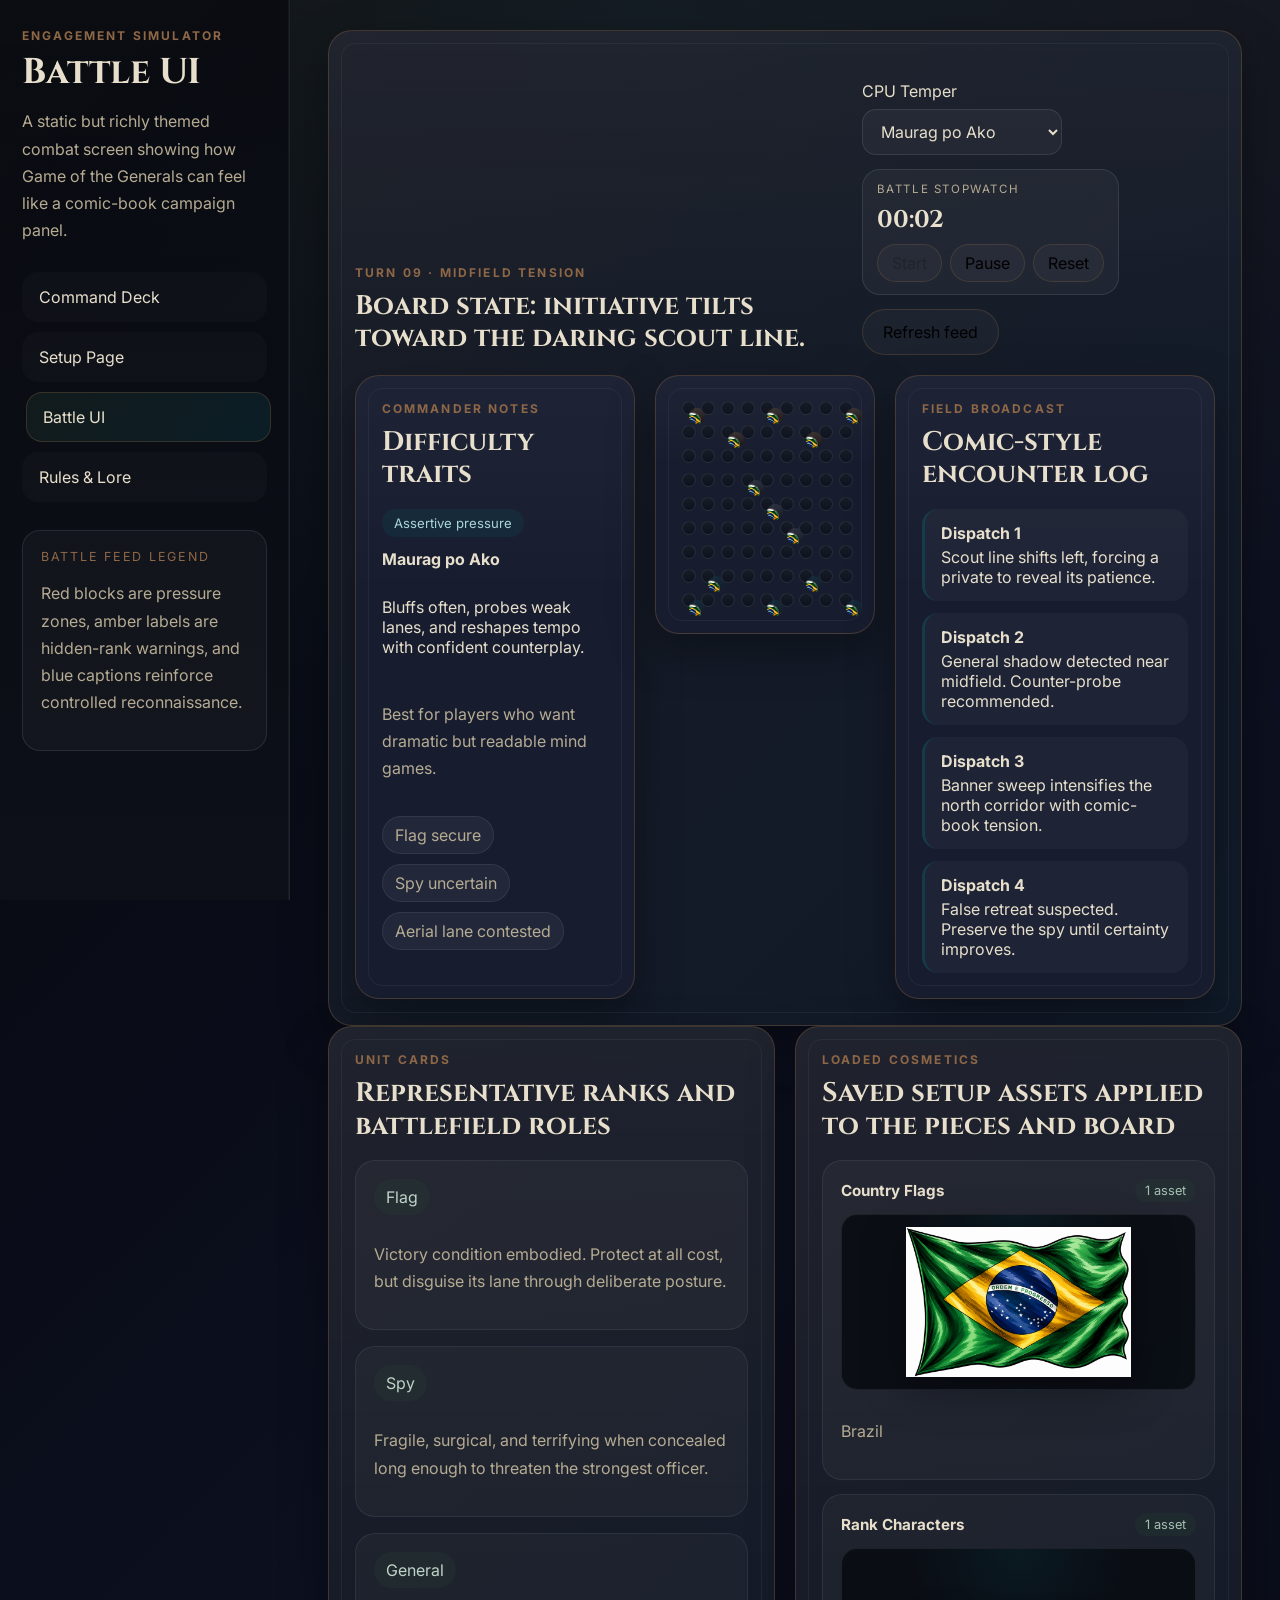
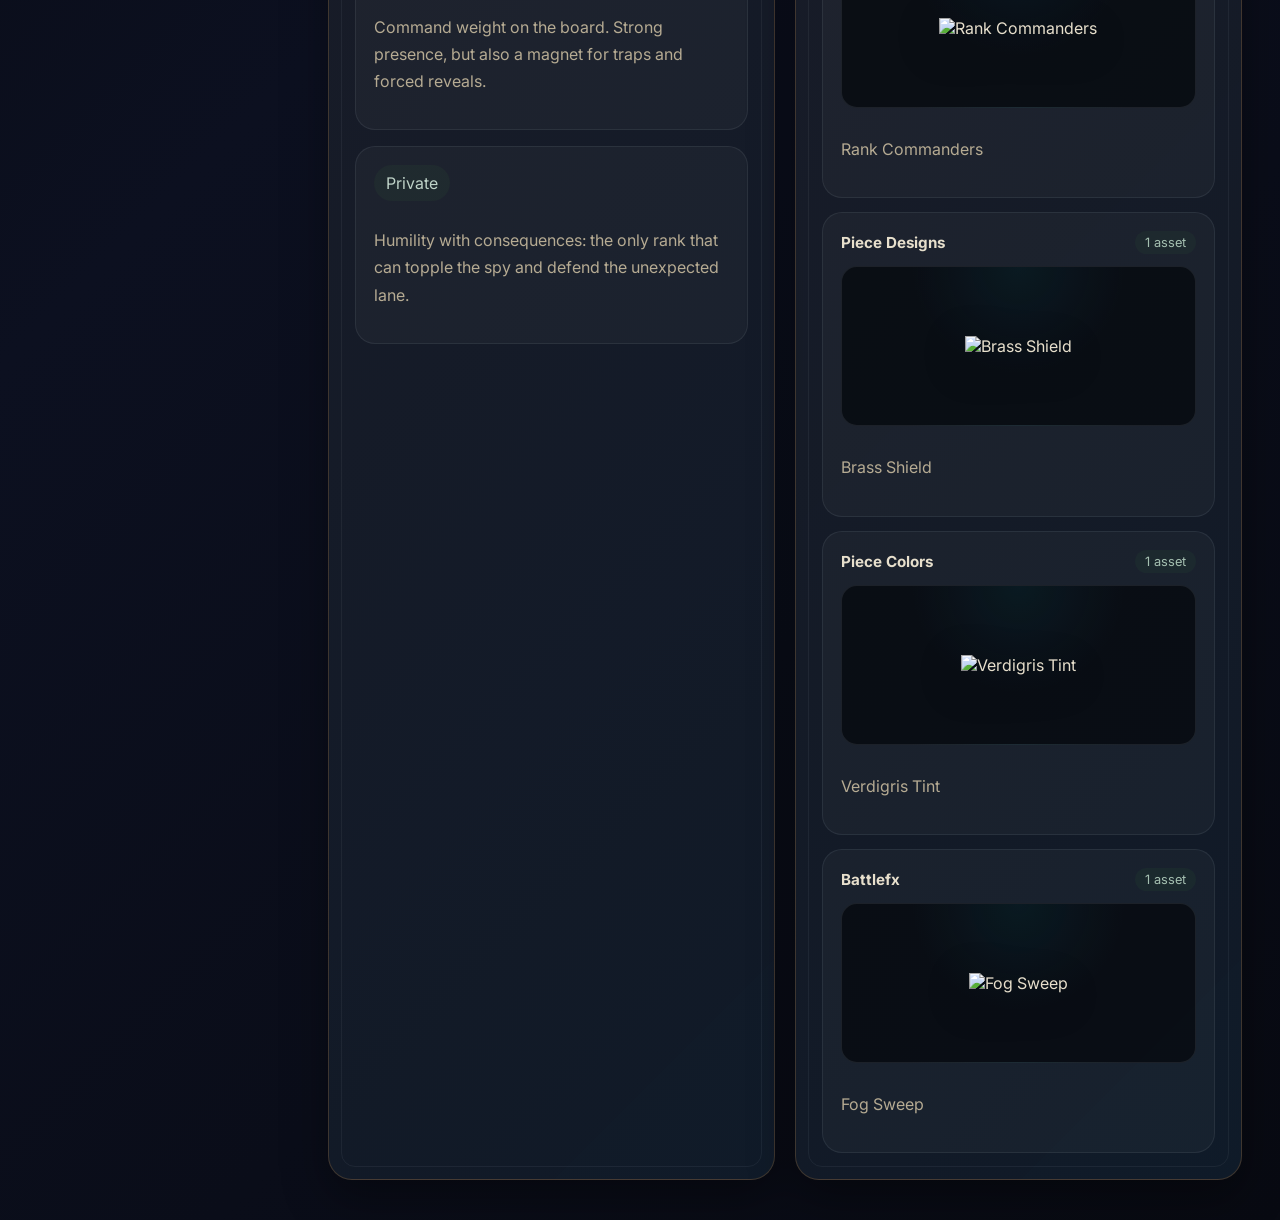
==== battle.html @ 2b66d8ae "Initial commit" ====
<!DOCTYPE html>
<html lang="en">
<head>
  <meta charset="UTF-8">
  <meta name="viewport" content="width=device-width, initial-scale=1.0">
  <title>Battle UI | Pagkamakabayan ay Maurag</title>
  <meta name="description" content="Battle interface mockup for a dark-mode Game of the Generals site.">
  <link rel="preconnect" href="https://fonts.googleapis.com">
  <link rel="preconnect" href="https://fonts.gstatic.com" crossorigin>
  <link href="https://fonts.googleapis.com/css2?family=Cinzel:wght@400;600;700&family=Inter:wght@400;500;600;700&display=swap" rel="stylesheet">
  <link rel="stylesheet" href="./assets/css/styles.css">
</head>
<body data-page="battle">
  <div class="site-shell">
    <aside class="sidebar">
      <div class="brand-block">
        <p class="eyebrow">Engagement Simulator</p>
        <h1>Battle UI</h1>
        <p class="brand-copy">A static but richly themed combat screen showing how Game of the Generals can feel like a comic-book campaign panel.</p>
      </div>

      <button class="nav-toggle" type="button" data-nav-toggle aria-expanded="false" aria-controls="site-nav">Menu</button>

      <nav id="site-nav" class="site-nav">
        <a href="./index.html" data-nav-link>Command Deck</a>
        <a href="./setup.html" data-nav-link>Setup Page</a>
        <a href="./battle.html" data-nav-link>Battle UI</a>
        <a href="./rules-lore.html" data-nav-link>Rules & Lore</a>
      </nav>

      <section class="sidebar-panel">
        <p class="panel-label">Battle Feed Legend</p>
        <p class="muted">Red blocks are pressure zones, amber labels are hidden-rank warnings, and blue captions reinforce controlled reconnaissance.</p>
      </section>
    </aside>

    <main class="content">
      <section class="panel">
        <div class="battle-header">
          <div>
            <p class="eyebrow">Turn 09 · Midfield Tension</p>
            <h2>Board state: initiative tilts toward the daring scout line.</h2>
          </div>
          <div class="battle-toolbar">
            <label>
              <span>CPU Temper</span>
              <select data-battle-difficulty>
                <option value="Anak">Anak</option>
                <option value="Mabalos / Salamat">Mabalos / Salamat</option>
                <option value="Maurag po Ako" selected>Maurag po Ako</option>
                <option value="Mahal ko ang Bayan">Mahal ko ang Bayan</option>
              </select>
            </label>
            <div class="stopwatch-panel" data-stopwatch>
              <span class="stopwatch-panel__label">Battle Stopwatch</span>
              <strong class="stopwatch-panel__time" data-stopwatch-display>00:00</strong>
              <div class="stopwatch-panel__actions">
                <button class="button button--ghost" type="button" data-stopwatch-start>Start</button>
                <button class="button button--ghost" type="button" data-stopwatch-pause>Pause</button>
                <button class="button button--ghost" type="button" data-stopwatch-reset>Reset</button>
              </div>
            </div>
            <button class="button button--ghost" type="button" data-randomize-feed>Refresh feed</button>
          </div>
        </div>

        <div class="battle-layout">
          <article class="panel panel--inset battle-sidebar-card">
            <div class="section-heading">
              <p class="eyebrow">Commander Notes</p>
              <h3>Difficulty traits</h3>
            </div>
            <div class="difficulty-focus" data-battle-difficulty-focus></div>

            <div class="status-stack">
              <div class="status-pill">Flag secure</div>
              <div class="status-pill">Spy uncertain</div>
              <div class="status-pill">Aerial lane contested</div>
            </div>
          </article>

          <article class="battle-board panel panel--inset">
            <div class="battle-board__skin" data-board-skin-swatch></div>
            <div class="battle-grid" data-battle-grid></div>
          </article>

          <article class="panel panel--inset battle-sidebar-card">
            <div class="section-heading">
              <p class="eyebrow">Field Broadcast</p>
              <h3>Comic-style encounter log</h3>
            </div>
            <div class="feed-list" data-feed-list></div>
          </article>
        </div>
      </section>

      <section class="dual-panel">
        <article class="panel">
          <div class="section-heading">
            <p class="eyebrow">Unit Cards</p>
            <h3>Representative ranks and battlefield roles</h3>
          </div>
          <div class="unit-grid">
            <article class="unit-card">
              <span class="unit-rank">Flag</span>
              <p>Victory condition embodied. Protect at all cost, but disguise its lane through deliberate posture.</p>
            </article>
            <article class="unit-card">
              <span class="unit-rank">Spy</span>
              <p>Fragile, surgical, and terrifying when concealed long enough to threaten the strongest officer.</p>
            </article>
            <article class="unit-card">
              <span class="unit-rank">General</span>
              <p>Command weight on the board. Strong presence, but also a magnet for traps and forced reveals.</p>
            </article>
            <article class="unit-card">
              <span class="unit-rank">Private</span>
              <p>Humility with consequences: the only rank that can topple the spy and defend the unexpected lane.</p>
            </article>
          </div>
        </article>

        <article class="panel">
          <div class="section-heading">
            <p class="eyebrow">Loaded Cosmetics</p>
            <h3>Saved setup assets applied to the pieces and board</h3>
          </div>
          <div class="asset-showcase" data-battlefx-showcase></div>
        </article>
      </section>
    </main>
  </div>

  <script src="./assets/data/assets-manifest.js"></script>
  <script src="./assets/js/asset-loader.js"></script>
  <script src="./assets/js/app.js"></script>
</body>
</html>
---- assets/css/styles.css ----
:root {
  --bg: #090b11;
  --bg-soft: #101521;
  --panel: rgba(18, 24, 39, 0.88);
  --panel-strong: rgba(24, 30, 48, 0.96);
  --panel-border: rgba(117, 90, 58, 0.45);
  --text: #e7dfcc;
  --muted: #b6ab93;
  --gold: #8e6747;
  --red: #7a4747;
  --blue: #14606f;
  --green: #2a4635;
  --gray: #6b727f;
  --cyan-deep: #0d4f5d;
  --shadow: 0 18px 45px rgba(0, 0, 0, 0.35);
  --sidebar-width: 290px;
  --radius: 24px;
  --content-max: 1400px;
}

*,
*::before,
*::after {
  box-sizing: border-box;
}

html {
  scroll-behavior: smooth;
}

body {
  margin: 0;
  min-height: 100vh;
  font-family: "Inter", sans-serif;
  color: var(--text);
  background:
    radial-gradient(circle at top, rgba(20, 96, 111, 0.14), transparent 30%),
    linear-gradient(180deg, rgba(142, 103, 71, 0.09), transparent 24%),
    linear-gradient(135deg, #06070b, #0c1020 48%, #080a12);
}

body::before {
  content: "";
  position: fixed;
  inset: 0;
  pointer-events: none;
  opacity: 0.18;
  background-image:
    linear-gradient(rgba(255, 255, 255, 0.02) 1px, transparent 1px),
    linear-gradient(90deg, rgba(255, 255, 255, 0.02) 1px, transparent 1px);
  background-size: 22px 22px;
}

img {
  max-width: 100%;
  display: block;
}

a {
  color: inherit;
  text-decoration: none;
}

button,
select,
input {
  font: inherit;
}

code {
  font-family: "Consolas", "Courier New", monospace;
  color: var(--gold);
}

.site-shell {
  display: grid;
  grid-template-columns: var(--sidebar-width) minmax(0, 1fr);
  min-height: 100vh;
}

.sidebar {
  position: sticky;
  top: 0;
  align-self: start;
  min-height: 100vh;
  padding: 28px 22px;
  background:
    linear-gradient(180deg, rgba(9, 11, 17, 0.94), rgba(13, 16, 24, 0.98)),
    linear-gradient(135deg, rgba(223, 178, 99, 0.08), transparent 50%);
  border-right: 1px solid rgba(107, 114, 127, 0.22);
  box-shadow: inset -1px 0 0 rgba(42, 70, 53, 0.24);
  z-index: 5;
}

.brand-block h1,
.hero-copy h2,
.section-heading h2,
.section-heading h3,
.battle-header h2 {
  font-family: "Cinzel", serif;
}

.brand-block h1 {
  margin: 0 0 14px;
  font-size: clamp(1.8rem, 2.8vw, 2.4rem);
  line-height: 1.1;
}

.brand-copy,
.muted,
.lead,
.feature-card p,
.timeline-list,
.summary-card,
.unit-card p,
.accordion-list p {
  color: var(--muted);
  line-height: 1.7;
}

.eyebrow {
  margin: 0 0 10px;
  color: var(--gold);
  text-transform: uppercase;
  letter-spacing: 0.18em;
  font-size: 0.75rem;
  font-weight: 700;
}

.nav-toggle {
  display: none;
}

.site-nav {
  display: grid;
  gap: 10px;
  margin: 28px 0;
}

.site-nav a {
  position: relative;
  display: block;
  padding: 14px 16px;
  border-radius: 16px;
  background: rgba(255, 255, 255, 0.02);
  border: 1px solid transparent;
  transition: transform 0.2s ease, border-color 0.2s ease, background 0.2s ease;
}

.site-nav a:hover,
.site-nav a.is-active {
  transform: translateX(4px);
  background: linear-gradient(135deg, rgba(42, 70, 53, 0.26), rgba(13, 79, 93, 0.26));
  border-color: rgba(117, 90, 58, 0.38);
}

.sidebar-panel {
  margin-top: 18px;
  padding: 18px;
  border-radius: 18px;
  background: rgba(255, 255, 255, 0.03);
  border: 1px solid rgba(107, 114, 127, 0.24);
}

.sidebar-panel--compact {
  padding: 16px;
}

.panel-label {
  margin: 0 0 8px;
  font-size: 0.78rem;
  text-transform: uppercase;
  letter-spacing: 0.14em;
  color: var(--gold);
}

.difficulty-list {
  padding-left: 20px;
  margin: 0;
  color: var(--muted);
}

.difficulty-list--stacked li + li {
  margin-top: 10px;
}

.content {
  width: min(100%, var(--content-max));
  margin: 0 auto;
  padding: 30px clamp(18px, 3vw, 42px) 40px;
}

.panel {
  position: relative;
  overflow: hidden;
  padding: clamp(22px, 2vw, 30px);
  border-radius: var(--radius);
  background:
    linear-gradient(180deg, rgba(255, 255, 255, 0.03), transparent 32%),
    linear-gradient(135deg, rgba(117, 90, 58, 0.09), rgba(13, 79, 93, 0.07)),
    var(--panel);
  border: 1px solid var(--panel-border);
  box-shadow: var(--shadow);
}

.panel::after {
  content: "";
  position: absolute;
  inset: 12px;
  border: 1px solid rgba(107, 114, 127, 0.14);
  border-radius: calc(var(--radius) - 10px);
  pointer-events: none;
}

.panel--inset {
  background: linear-gradient(180deg, rgba(255, 255, 255, 0.03), transparent 35%), var(--panel-strong);
}

.panel--accent {
  background:
    radial-gradient(circle at right top, rgba(42, 70, 53, 0.24), transparent 30%),
    linear-gradient(135deg, rgba(117, 90, 58, 0.12), rgba(13, 79, 93, 0.1)),
    var(--panel-strong);
}

.hero-panel {
  display: grid;
  grid-template-columns: 1.35fr 1fr;
  gap: 24px;
  align-items: stretch;
}

.hero-copy {
  display: flex;
  flex-direction: column;
  justify-content: center;
}

.hero-copy h2,
.section-heading h2 {
  margin: 0;
  font-size: clamp(2rem, 4.2vw, 3.9rem);
  line-height: 1.06;
}

.section-heading h3,
.battle-header h2 {
  margin: 0;
  font-size: clamp(1.4rem, 2.1vw, 2rem);
  line-height: 1.2;
}

.lead {
  margin: 18px 0 0;
  max-width: 72ch;
}

.hero-actions,
.battle-toolbar {
  display: flex;
  flex-wrap: wrap;
  gap: 14px;
  margin-top: 24px;
}

.button {
  display: inline-flex;
  align-items: center;
  justify-content: center;
  min-height: 46px;
  padding: 0 20px;
  border-radius: 999px;
  border: 1px solid rgba(117, 90, 58, 0.36);
  transition: transform 0.2s ease, background 0.2s ease, border-color 0.2s ease;
  cursor: pointer;
}

.button:hover {
  transform: translateY(-1px);
}

.button--primary {
  background: linear-gradient(135deg, rgba(117, 90, 58, 0.34), rgba(13, 79, 93, 0.26));
}

.button--ghost {
  background: rgba(255, 255, 255, 0.03);
}

.hero-visual {
  display: grid;
  gap: 18px;
}

.stat-grid,
.feature-grid,
.difficulty-grid,
.lore-grid,
.unit-grid {
  display: grid;
  gap: 16px;
}

.stat-grid,
.feature-grid,
.lore-grid,
.unit-grid {
  grid-template-columns: repeat(auto-fit, minmax(190px, 1fr));
}

.stat-card,
.feature-card,
.difficulty-card,
.unit-card,
.asset-card,
.summary-card {
  position: relative;
  padding: 18px;
  border-radius: 20px;
  background: rgba(255, 255, 255, 0.03);
  border: 1px solid rgba(107, 114, 127, 0.2);
}

.stat-label {
  display: block;
  margin-bottom: 6px;
  text-transform: uppercase;
  letter-spacing: 0.14em;
  font-size: 0.72rem;
  color: var(--gold);
}

.comic-burst {
  display: grid;
  grid-template-columns: repeat(3, 1fr);
  gap: 10px;
}

.comic-burst span {
  padding: 14px;
  border-radius: 18px;
  text-align: center;
  font-weight: 700;
  background: linear-gradient(135deg, rgba(42, 70, 53, 0.24), rgba(117, 90, 58, 0.18));
  border: 1px solid rgba(107, 114, 127, 0.24);
}

.section-heading {
  margin-bottom: 18px;
}

.feature-grid,
.difficulty-grid,
.dual-panel,
.setup-grid {
  grid-template-columns: repeat(2, minmax(0, 1fr));
}

.feature-grid,
.difficulty-grid,
.dual-panel,
.setup-grid,
.battle-layout {
  display: grid;
  gap: 20px;
}

.difficulty-card h4,
.feature-card h4,
.feature-card h3,
.unit-card .unit-rank {
  margin: 0 0 10px;
}

.difficulty-card {
  background:
    linear-gradient(180deg, rgba(255, 255, 255, 0.03), transparent 35%),
    rgba(15, 20, 32, 0.84);
}

.difficulty-card .difficulty-meta {
  display: inline-flex;
  align-items: center;
  gap: 8px;
  margin-top: 14px;
  padding: 6px 10px;
  border-radius: 999px;
  background: rgba(13, 79, 93, 0.18);
  color: #a4d0d7;
  font-size: 0.85rem;
}

.timeline-list {
  padding-left: 20px;
  margin: 0;
}

.timeline-list li + li {
  margin-top: 12px;
}

.asset-preview-list,
.asset-showcase {
  display: grid;
  gap: 14px;
  grid-template-columns: repeat(auto-fit, minmax(220px, 1fr));
}

.asset-card {
  display: grid;
  gap: 12px;
}

.asset-card__preview {
  display: grid;
  place-items: center;
  min-height: 160px;
  padding: 12px;
  border-radius: 16px;
  background:
    radial-gradient(circle at top, rgba(13, 79, 93, 0.18), transparent 45%),
    rgba(7, 10, 16, 0.82);
  border: 1px solid rgba(107, 114, 127, 0.2);
}

.asset-card__preview img {
  max-height: 150px;
  object-fit: contain;
  filter: drop-shadow(0 10px 22px rgba(0, 0, 0, 0.35));
}

.asset-card__meta {
  display: flex;
  justify-content: space-between;
  gap: 12px;
  align-items: center;
  font-size: 0.95rem;
}

.asset-card__tag {
  display: inline-flex;
  align-items: center;
  padding: 4px 10px;
  border-radius: 999px;
  background: rgba(42, 70, 53, 0.2);
  color: #a5c0b1;
  font-size: 0.8rem;
}

.setup-summary {
  padding-bottom: 10px;
}

.setup-grid {
  grid-template-columns: 1fr;
}

.setup-form {
  display: grid;
  gap: 16px;
}

.setup-form label,
.battle-toolbar label {
  display: grid;
  gap: 8px;
}

.setup-option {
  display: grid;
  gap: 12px;
}

.setup-option__header {
  display: flex;
  align-items: end;
  justify-content: space-between;
  gap: 12px;
}

.setup-option__header span {
  font-weight: 600;
}

.setup-option__header small {
  color: var(--muted);
  text-align: right;
}

.setup-form select,
.battle-toolbar select {
  min-height: 46px;
  padding: 0 14px;
  color: var(--text);
  background: rgba(255, 255, 255, 0.04);
  border: 1px solid rgba(107, 114, 127, 0.28);
  border-radius: 14px;
}

.toggle-fieldset {
  margin: 0;
  padding: 16px;
  border-radius: 18px;
  border: 1px solid rgba(117, 90, 58, 0.34);
}

.toggle-fieldset label {
  display: flex;
  align-items: center;
  gap: 10px;
  margin-top: 12px;
}

.visual-carousel {
  display: grid;
  grid-template-columns: auto minmax(0, 1fr) auto;
  gap: 14px;
  align-items: center;
}

.visual-carousel__button {
  min-width: 92px;
  min-height: 44px;
  padding: 0 12px;
  border-radius: 999px;
  border: 1px solid rgba(117, 90, 58, 0.42);
  background: linear-gradient(180deg, rgba(245, 245, 245, 0.08), rgba(8, 11, 16, 0.85));
  color: var(--text);
  cursor: pointer;
  box-shadow: inset 0 1px 0 rgba(255, 255, 255, 0.15), 0 8px 20px rgba(0, 0, 0, 0.22);
}

.visual-carousel__viewport {
  display: grid;
  grid-template-columns: minmax(0, 0.8fr) minmax(0, 1.2fr) minmax(0, 0.8fr);
  gap: 10px;
  align-items: center;
}

.visual-carousel__main {
  display: grid;
  gap: 12px;
}

.visual-carousel__frame {
  min-height: 220px;
}

.visual-carousel__card {
  display: grid;
  grid-template-rows: 1fr auto;
  gap: 10px;
  align-items: stretch;
  min-height: 100%;
  padding: 14px;
  border-radius: 24px;
  background:
    linear-gradient(180deg, rgba(255, 255, 255, 0.08), rgba(0, 0, 0, 0.18)),
    linear-gradient(135deg, rgba(117, 90, 58, 0.16), rgba(13, 79, 93, 0.14)),
    rgba(14, 19, 29, 0.94);
  border: 1px solid rgba(117, 90, 58, 0.36);
  box-shadow: inset 0 1px 0 rgba(255, 255, 255, 0.08), 0 18px 40px rgba(0, 0, 0, 0.28);
}

.visual-carousel__side {
  opacity: 0.68;
  transform: scale(0.9);
}

.visual-carousel__side--prev {
  transform: perspective(600px) rotateY(20deg) scale(0.9);
}

.visual-carousel__side--next {
  transform: perspective(600px) rotateY(-20deg) scale(0.9);
}

.visual-carousel__main .visual-carousel__card {
  min-height: 260px;
}

.visual-carousel__card img {
  width: 100%;
  height: 170px;
  object-fit: contain;
  border-radius: 18px;
  background: radial-gradient(circle at top, rgba(255, 255, 255, 0.08), rgba(8, 11, 16, 0.92));
}

.visual-carousel__main .visual-carousel__card img {
  height: 210px;
}

.visual-carousel__caption {
  font-size: 0.85rem;
  color: var(--muted);
  text-align: center;
}

.visual-carousel__meta {
  display: flex;
  align-items: center;
  justify-content: space-between;
  gap: 12px;
}

.visual-carousel__meta strong {
  font-family: "Cinzel", serif;
}

.visual-carousel__meta span {
  color: var(--muted);
  font-size: 0.88rem;
}

.visual-carousel__dots {
  display: flex;
  flex-wrap: wrap;
  gap: 8px;
  justify-content: center;
}

.visual-carousel__dot {
  width: 10px;
  height: 10px;
  padding: 0;
  border: 0;
  border-radius: 999px;
  background: rgba(231, 223, 204, 0.22);
  cursor: pointer;
}

.visual-carousel__dot.is-active {
  width: 28px;
  background: linear-gradient(90deg, rgba(117, 90, 58, 0.95), rgba(13, 79, 93, 0.95));
}

.stopwatch-panel {
  display: grid;
  gap: 8px;
  min-width: 220px;
  padding: 12px 14px;
  border-radius: 18px;
  background: rgba(255, 255, 255, 0.04);
  border: 1px solid rgba(107, 114, 127, 0.28);
}

.stopwatch-panel__label {
  font-size: 0.72rem;
  letter-spacing: 0.14em;
  text-transform: uppercase;
  color: var(--muted);
}

.stopwatch-panel__time {
  font-family: "Cinzel", serif;
  font-size: 1.5rem;
  color: #e9e1cd;
}

.stopwatch-panel__actions {
  display: flex;
  flex-wrap: wrap;
  gap: 8px;
}

.stopwatch-panel__actions .button {
  min-height: 38px;
  padding-inline: 14px;
}

.difficulty-focus {
  display: grid;
  gap: 12px;
}

.difficulty-focus__badge {
  display: inline-flex;
  justify-self: start;
  padding: 6px 12px;
  border-radius: 999px;
  background: rgba(13, 79, 93, 0.22);
  color: #abd6de;
  font-size: 0.82rem;
}

.battle-header {
  display: flex;
  justify-content: space-between;
  gap: 20px;
  align-items: end;
  margin-bottom: 20px;
}

.battle-layout {
  grid-template-columns: 280px minmax(0, 1fr) 320px;
  align-items: start;
}

.battle-sidebar-card {
  min-height: 100%;
}

.status-stack {
  display: flex;
  flex-wrap: wrap;
  gap: 10px;
  margin-top: 18px;
}

.status-pill {
  padding: 8px 12px;
  border-radius: 999px;
  background: rgba(255, 255, 255, 0.05);
  border: 1px solid rgba(107, 114, 127, 0.22);
  color: var(--muted);
}

.battle-board {
  position: relative;
  min-height: 0;
}

.battle-board__skin {
  position: absolute;
  inset: 0;
  border-radius: 18px;
  opacity: 0.15;
  background-position: center;
  background-size: cover;
  background-repeat: no-repeat;
  pointer-events: none;
}

.battle-grid {
  position: relative;
  z-index: 1;
  display: grid;
  grid-template-columns: repeat(9, minmax(0, 1fr));
  gap: 10px;
  aspect-ratio: 1 / 1;
}

.cell {
  position: relative;
  min-height: 0;
  aspect-ratio: 1 / 1;
  display: grid;
  padding: 6px;
  border-radius: 16px;
  border: 1px solid rgba(107, 114, 127, 0.24);
  background:
    linear-gradient(180deg, rgba(255, 255, 255, 0.04), transparent),
    rgba(13, 18, 29, 0.88);
}

.piece-frame {
  position: relative;
  inset: 0;
  display: grid;
  place-items: center;
  border-radius: 12px;
  overflow: hidden;
  padding: 8px;
}

.cell--friendly .piece-frame {
  background: linear-gradient(180deg, rgba(13, 79, 93, 0.28), rgba(20, 28, 38, 0.95));
}

.cell--hostile .piece-frame {
  background: linear-gradient(180deg, rgba(117, 90, 58, 0.34), rgba(28, 17, 17, 0.95));
}

.cell--neutral .piece-frame {
  background: linear-gradient(180deg, rgba(107, 114, 127, 0.24), rgba(22, 25, 33, 0.94));
}

.piece-art {
  position: absolute;
  inset: 6px;
  background-repeat: no-repeat;
  background-position: center;
  background-size: contain;
  opacity: 0.34;
  pointer-events: none;
}

.piece-art--design {
  opacity: 0.52;
}

.piece-art--color {
  opacity: 0.28;
  mix-blend-mode: screen;
}

.piece-art--rank {
  opacity: 0.18;
}

.piece-badge {
  position: absolute;
  top: 4px;
  right: 4px;
  width: 18px;
  height: 18px;
  border-radius: 999px;
  overflow: hidden;
  border: 1px solid rgba(231, 223, 204, 0.35);
  background: rgba(9, 11, 17, 0.86);
}

.piece-badge img {
  width: 100%;
  height: 100%;
  object-fit: cover;
}

.piece-label {
  position: relative;
  z-index: 1;
  display: inline-flex;
  align-items: center;
  justify-content: center;
  min-width: 44px;
  min-height: 44px;
  padding: 0 10px;
  border-radius: 999px;
  font-weight: 800;
  letter-spacing: 0.06em;
  color: #f6ebd1;
  background: rgba(8, 10, 14, 0.72);
  border: 1px solid rgba(231, 223, 204, 0.14);
  backdrop-filter: blur(3px);
}

.feed-list {
  display: grid;
  gap: 12px;
}

.feed-entry {
  padding: 14px 16px;
  border-radius: 16px;
  background: rgba(255, 255, 255, 0.03);
  border-left: 3px solid rgba(13, 79, 93, 0.55);
}

.feed-entry strong {
  display: block;
  margin-bottom: 4px;
}

.unit-card .unit-rank {
  display: inline-flex;
  padding: 8px 12px;
  border-radius: 999px;
  background: rgba(42, 70, 53, 0.22);
  color: #bfd3c8;
}

.accordion-list {
  display: grid;
  gap: 14px;
}

.accordion-list details {
  padding: 16px 18px;
  border-radius: 18px;
  background: rgba(255, 255, 255, 0.03);
  border: 1px solid rgba(107, 114, 127, 0.2);
}

.accordion-list summary {
  cursor: pointer;
  font-weight: 600;
}

.accordion-list details[open] summary {
  color: var(--gold);
}

.lore-grid {
  margin-top: 18px;
}

.summary-card {
  min-height: 210px;
}

.empty-state {
  padding: 20px;
  border-radius: 18px;
  text-align: center;
  color: var(--muted);
  border: 1px dashed rgba(117, 90, 58, 0.34);
}

@media (max-width: 1180px) {
  .battle-layout {
    grid-template-columns: 1fr;
  }

  .hero-panel,
  .setup-grid,
  .dual-panel,
  .feature-grid,
  .difficulty-grid {
    grid-template-columns: 1fr;
  }

  .visual-carousel__viewport {
    grid-template-columns: 1fr;
  }

  .visual-carousel__side {
    display: none;
  }
}

@media (max-width: 920px) {
  .site-shell {
    grid-template-columns: 1fr;
  }

  .sidebar {
    position: relative;
    min-height: auto;
    border-right: 0;
    border-bottom: 1px solid rgba(223, 178, 99, 0.14);
  }

  .nav-toggle {
    display: inline-flex;
    align-items: center;
    justify-content: center;
    min-height: 44px;
    margin-top: 16px;
    padding: 0 16px;
    border-radius: 999px;
    border: 1px solid rgba(223, 178, 99, 0.2);
    background: rgba(255, 255, 255, 0.03);
    color: var(--text);
  }

  .site-nav {
    display: none;
    margin-top: 18px;
  }

  .site-nav.is-open {
    display: grid;
  }
}

@media (max-width: 720px) {
  .content {
    padding-inline: 14px;
  }

  .battle-toolbar,
  .battle-header,
  .comic-burst {
    grid-template-columns: 1fr;
  }

  .battle-toolbar,
  .battle-header {
    display: grid;
  }

  .battle-grid {
    gap: 7px;
  }

  .cell {
    padding: 4px;
  }

  .piece-label {
    min-width: 34px;
    min-height: 34px;
    font-size: 0.72rem;
  }

  .visual-carousel {
    grid-template-columns: 1fr;
  }

  .visual-carousel__button {
    width: 100%;
  }
}
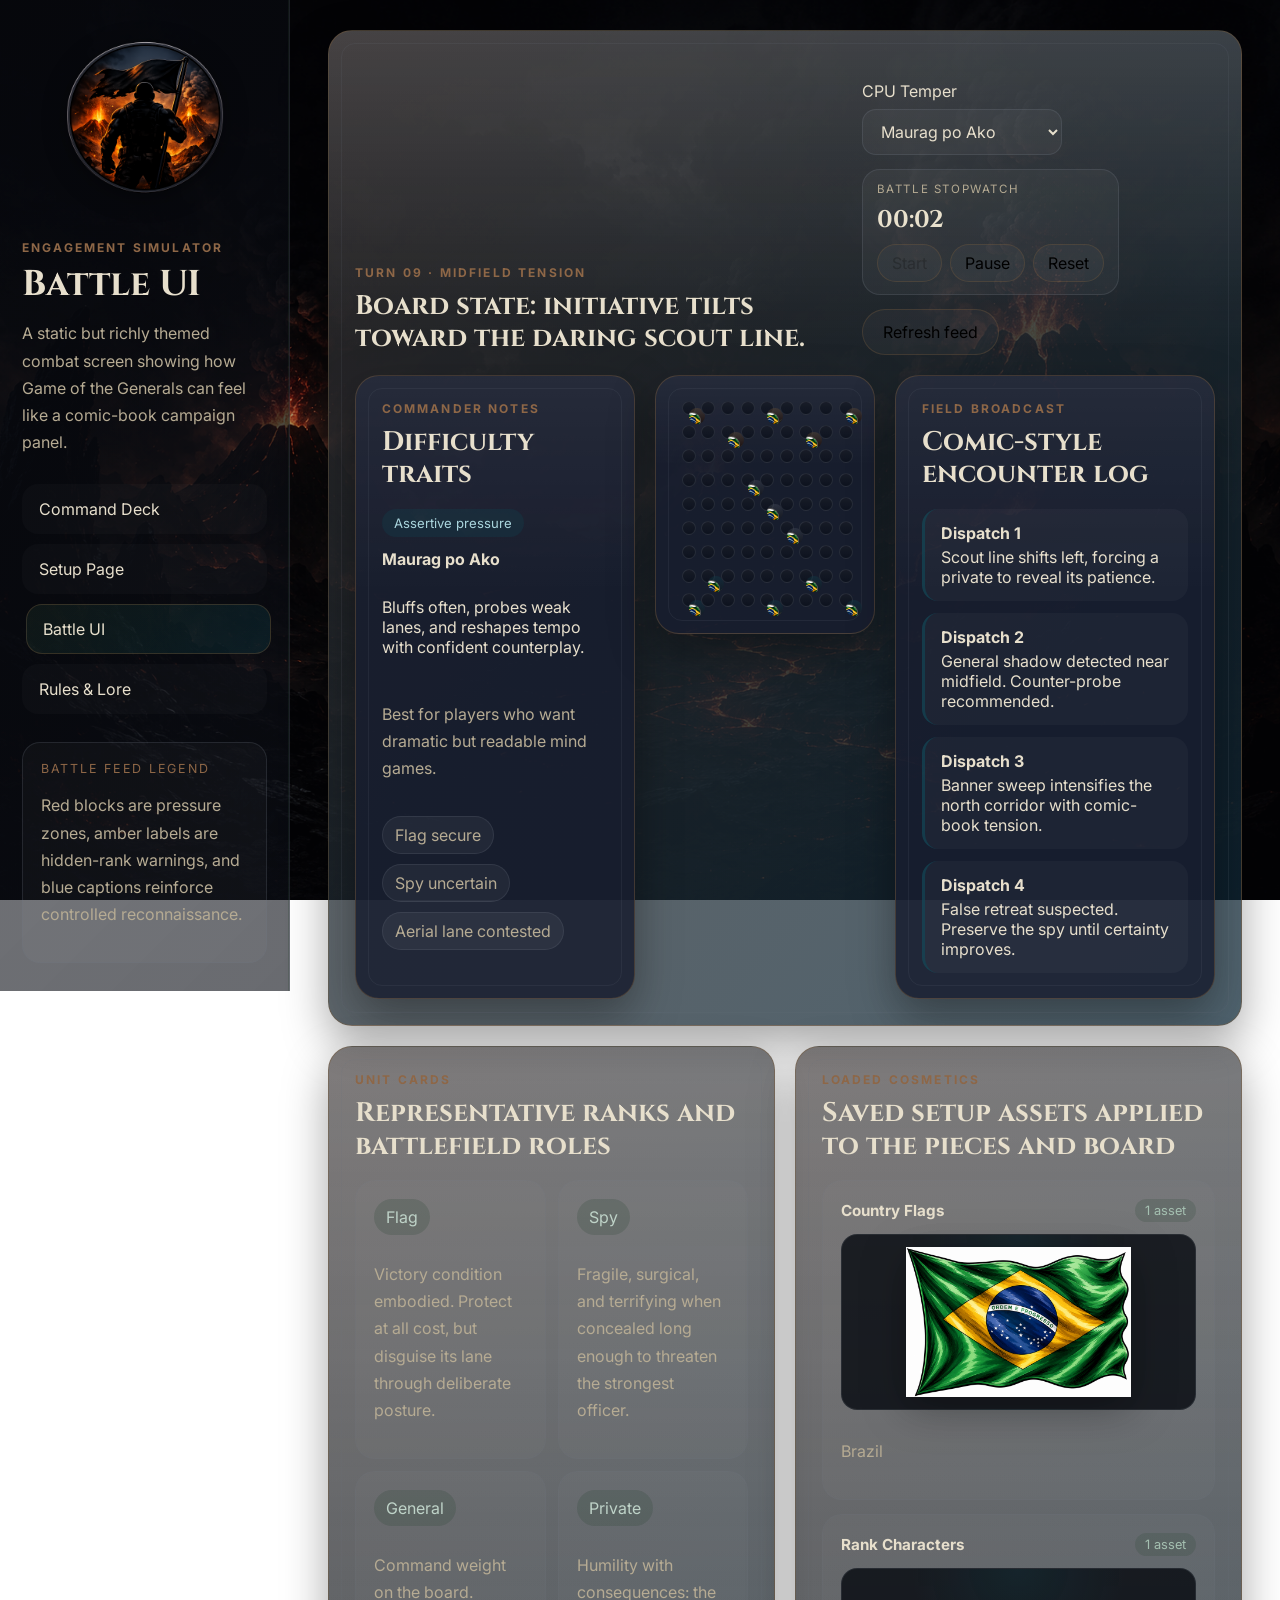
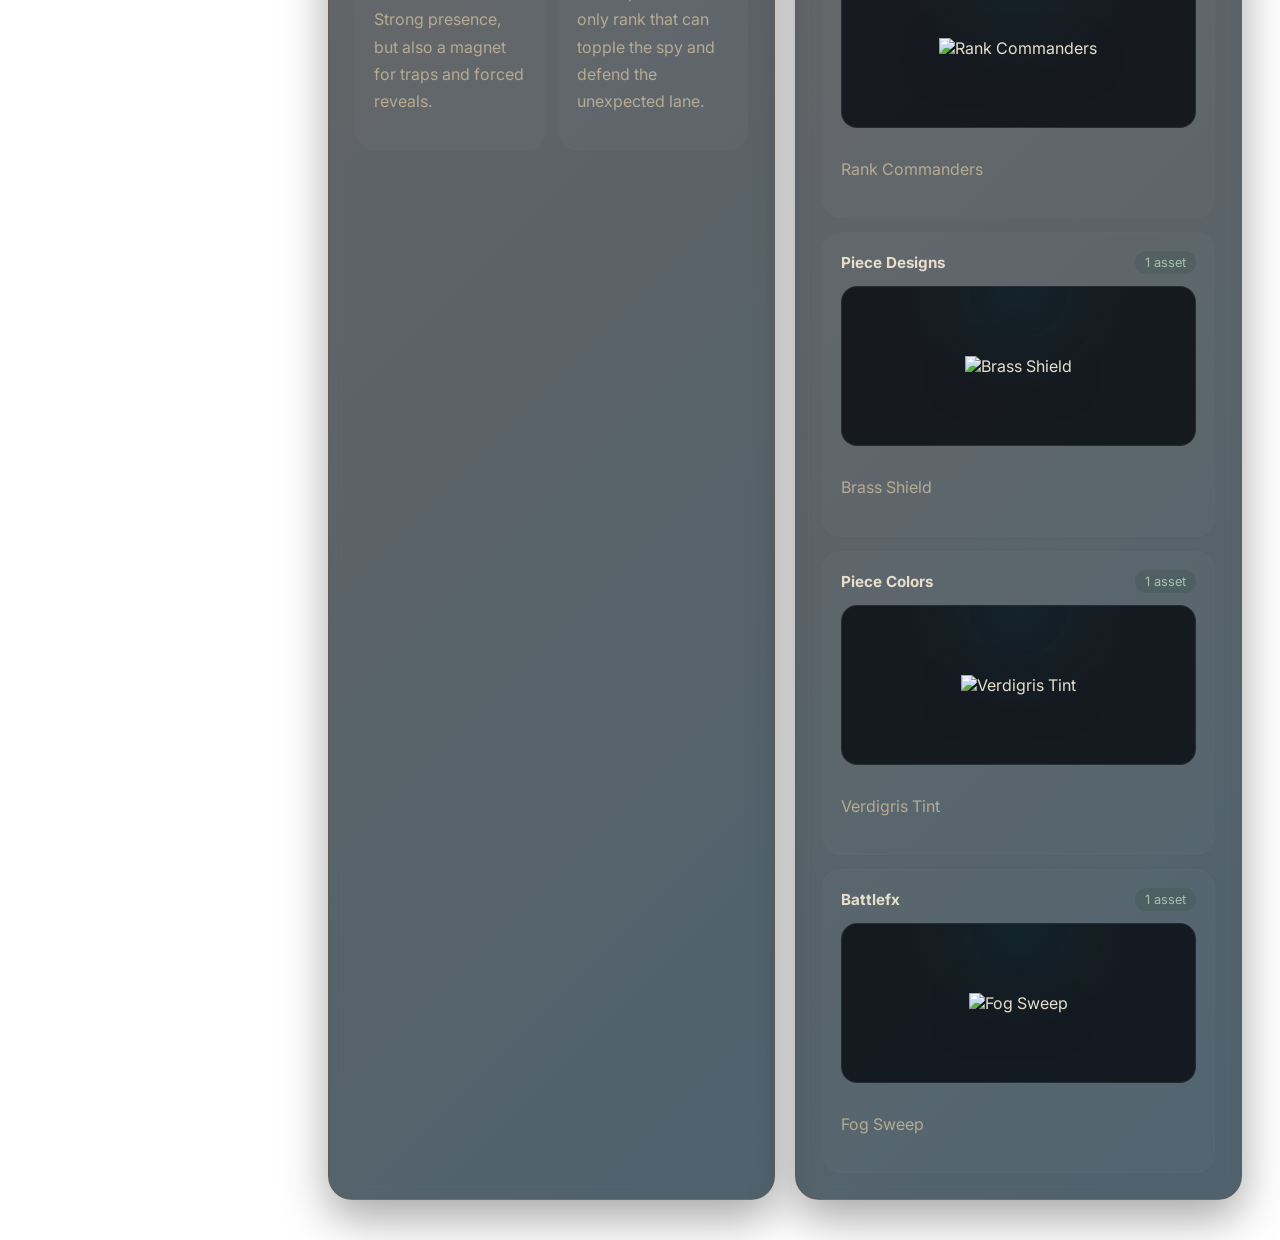
==== commit 01c9e903: "Minor fixes and adjustments to some UI and for dynamic image files when added new sets :)" ====
--- a/battle.html
+++ b/battle.html
@@ -9,11 +9,13 @@
   <link rel="preconnect" href="https://fonts.gstatic.com" crossorigin>
   <link href="https://fonts.googleapis.com/css2?family=Cinzel:wght@400;600;700&family=Inter:wght@400;500;600;700&display=swap" rel="stylesheet">
   <link rel="stylesheet" href="./assets/css/styles.css">
+  <link rel="icon" href="./app_icon.png" type="image/png">
 </head>
 <body data-page="battle">
   <div class="site-shell">
     <aside class="sidebar">
       <div class="brand-block">
+        <img src="./app_icon.png" alt="App Icon" class="brand-icon">
         <p class="eyebrow">Engagement Simulator</p>
         <h1>Battle UI</h1>
         <p class="brand-copy">A static but richly themed combat screen showing how Game of the Generals can feel like a comic-book campaign panel.</p>
--- a/assets/css/styles.css
+++ b/assets/css/styles.css
@@ -28,18 +28,32 @@
   scroll-behavior: smooth;
 }
 
+html,
 body {
   margin: 0;
   min-height: 100vh;
+}
+
+body {
   font-family: "Inter", sans-serif;
   color: var(--text);
-  background:
-    radial-gradient(circle at top, rgba(20, 96, 111, 0.14), transparent 30%),
-    linear-gradient(180deg, rgba(142, 103, 71, 0.09), transparent 24%),
-    linear-gradient(135deg, #06070b, #0c1020 48%, #080a12);
+  background-image: url("../../background.png");
+  background-size: cover;
+  background-position: center;
+  background-repeat: no-repeat;
+  background-attachment: fixed;
 }
 
 body::before {
+  content: "";
+  position: fixed;
+  inset: 0;
+  background: rgba(9, 11, 17, 0.35);
+  pointer-events: none;
+  z-index: 0;
+}
+
+body::after {
   content: "";
   position: fixed;
   inset: 0;
@@ -49,6 +63,7 @@
     linear-gradient(rgba(255, 255, 255, 0.02) 1px, transparent 1px),
     linear-gradient(90deg, rgba(255, 255, 255, 0.02) 1px, transparent 1px);
   background-size: 22px 22px;
+  z-index: 1;
 }
 
 img {
@@ -84,9 +99,11 @@
   align-self: start;
   min-height: 100vh;
   padding: 28px 22px;
-  background:
-    linear-gradient(180deg, rgba(9, 11, 17, 0.94), rgba(13, 16, 24, 0.98)),
-    linear-gradient(135deg, rgba(223, 178, 99, 0.08), transparent 50%);
+  background: linear-gradient(
+    135deg,
+    rgba(9, 11, 17, 0.55),
+    rgba(13, 16, 24, 0.62)
+  );
   border-right: 1px solid rgba(107, 114, 127, 0.22);
   box-shadow: inset -1px 0 0 rgba(42, 70, 53, 0.24);
   z-index: 5;
@@ -98,6 +115,14 @@
 .section-heading h3,
 .battle-header h2 {
   font-family: "Cinzel", serif;
+}
+
+.brand-block .brand-icon {
+  display: block;
+  width: 200px;
+  height: 200px;
+  margin: 0 auto 12px;
+  filter: drop-shadow(0 4px 12px rgba(0, 0, 0, 0.4));
 }
 
 .brand-block h1 {
@@ -144,13 +169,20 @@
   border-radius: 16px;
   background: rgba(255, 255, 255, 0.02);
   border: 1px solid transparent;
-  transition: transform 0.2s ease, border-color 0.2s ease, background 0.2s ease;
+  transition:
+    transform 0.2s ease,
+    border-color 0.2s ease,
+    background 0.2s ease;
 }
 
 .site-nav a:hover,
 .site-nav a.is-active {
   transform: translateX(4px);
-  background: linear-gradient(135deg, rgba(42, 70, 53, 0.26), rgba(13, 79, 93, 0.26));
+  background: linear-gradient(
+    135deg,
+    rgba(42, 70, 53, 0.26),
+    rgba(13, 79, 93, 0.26)
+  );
   border-color: rgba(117, 90, 58, 0.38);
 }
 
@@ -196,9 +228,9 @@
   padding: clamp(22px, 2vw, 30px);
   border-radius: var(--radius);
   background:
-    linear-gradient(180deg, rgba(255, 255, 255, 0.03), transparent 32%),
-    linear-gradient(135deg, rgba(117, 90, 58, 0.09), rgba(13, 79, 93, 0.07)),
-    var(--panel);
+    linear-gradient(180deg, rgba(255, 255, 255, 0.15), transparent 32%),
+    linear-gradient(135deg, rgba(117, 90, 58, 0.25), rgba(13, 79, 93, 0.25)),
+    rgba(18, 24, 39, 0.65);
   border: 1px solid var(--panel-border);
   box-shadow: var(--shadow);
 }
@@ -212,15 +244,25 @@
   pointer-events: none;
 }
 
+.content > .panel {
+  margin-bottom: 20px;
+}
+
 .panel--inset {
-  background: linear-gradient(180deg, rgba(255, 255, 255, 0.03), transparent 35%), var(--panel-strong);
+  background:
+    linear-gradient(180deg, rgba(255, 255, 255, 0.06), transparent 35%),
+    rgba(24, 30, 48, 0.85);
 }
 
 .panel--accent {
   background:
-    radial-gradient(circle at right top, rgba(42, 70, 53, 0.24), transparent 30%),
-    linear-gradient(135deg, rgba(117, 90, 58, 0.12), rgba(13, 79, 93, 0.1)),
-    var(--panel-strong);
+    radial-gradient(
+      circle at right top,
+      rgba(42, 70, 53, 0.18),
+      transparent 30%
+    ),
+    linear-gradient(135deg, rgba(117, 90, 58, 0.12), rgba(13, 79, 93, 0.12)),
+    rgba(24, 30, 48, 0.88);
 }
 
 .hero-panel {
@@ -239,7 +281,7 @@
 .hero-copy h2,
 .section-heading h2 {
   margin: 0;
-  font-size: clamp(2rem, 4.2vw, 3.9rem);
+  font-size: 35px;
   line-height: 1.06;
 }
 
@@ -271,7 +313,10 @@
   padding: 0 20px;
   border-radius: 999px;
   border: 1px solid rgba(117, 90, 58, 0.36);
-  transition: transform 0.2s ease, background 0.2s ease, border-color 0.2s ease;
+  transition:
+    transform 0.2s ease,
+    background 0.2s ease,
+    border-color 0.2s ease;
   cursor: pointer;
 }
 
@@ -280,7 +325,11 @@
 }
 
 .button--primary {
-  background: linear-gradient(135deg, rgba(117, 90, 58, 0.34), rgba(13, 79, 93, 0.26));
+  background: linear-gradient(
+    135deg,
+    rgba(117, 90, 58, 0.34),
+    rgba(13, 79, 93, 0.26)
+  );
 }
 
 .button--ghost {
@@ -289,7 +338,7 @@
 
 .hero-visual {
   display: grid;
-  gap: 18px;
+  gap: 14px;
 }
 
 .stat-grid,
@@ -298,7 +347,7 @@
 .lore-grid,
 .unit-grid {
   display: grid;
-  gap: 16px;
+  gap: 12px;
 }
 
 .stat-grid,
@@ -317,13 +366,13 @@
   position: relative;
   padding: 18px;
   border-radius: 20px;
-  background: rgba(255, 255, 255, 0.03);
-  border: 1px solid rgba(107, 114, 127, 0.2);
+  background: rgba(255, 255, 255, 0.02);
+  border: 1px solid rgba(107, 114, 127, 0.15);
 }
 
 .stat-label {
   display: block;
-  margin-bottom: 6px;
+  margin-bottom: 4px;
   text-transform: uppercase;
   letter-spacing: 0.14em;
   font-size: 0.72rem;
@@ -341,7 +390,11 @@
   border-radius: 18px;
   text-align: center;
   font-weight: 700;
-  background: linear-gradient(135deg, rgba(42, 70, 53, 0.24), rgba(117, 90, 58, 0.18));
+  background: linear-gradient(
+    135deg,
+    rgba(42, 70, 53, 0.24),
+    rgba(117, 90, 58, 0.18)
+  );
   border: 1px solid rgba(107, 114, 127, 0.24);
 }
 
@@ -524,10 +577,16 @@
   padding: 0 12px;
   border-radius: 999px;
   border: 1px solid rgba(117, 90, 58, 0.42);
-  background: linear-gradient(180deg, rgba(245, 245, 245, 0.08), rgba(8, 11, 16, 0.85));
+  background: linear-gradient(
+    180deg,
+    rgba(245, 245, 245, 0.08),
+    rgba(8, 11, 16, 0.85)
+  );
   color: var(--text);
   cursor: pointer;
-  box-shadow: inset 0 1px 0 rgba(255, 255, 255, 0.15), 0 8px 20px rgba(0, 0, 0, 0.22);
+  box-shadow:
+    inset 0 1px 0 rgba(255, 255, 255, 0.15),
+    0 8px 20px rgba(0, 0, 0, 0.22);
 }
 
 .visual-carousel__viewport {
@@ -559,7 +618,9 @@
     linear-gradient(135deg, rgba(117, 90, 58, 0.16), rgba(13, 79, 93, 0.14)),
     rgba(14, 19, 29, 0.94);
   border: 1px solid rgba(117, 90, 58, 0.36);
-  box-shadow: inset 0 1px 0 rgba(255, 255, 255, 0.08), 0 18px 40px rgba(0, 0, 0, 0.28);
+  box-shadow:
+    inset 0 1px 0 rgba(255, 255, 255, 0.08),
+    0 18px 40px rgba(0, 0, 0, 0.28);
 }
 
 .visual-carousel__side {
@@ -584,7 +645,11 @@
   height: 170px;
   object-fit: contain;
   border-radius: 18px;
-  background: radial-gradient(circle at top, rgba(255, 255, 255, 0.08), rgba(8, 11, 16, 0.92));
+  background: radial-gradient(
+    circle at top,
+    rgba(255, 255, 255, 0.08),
+    rgba(8, 11, 16, 0.92)
+  );
 }
 
 .visual-carousel__main .visual-carousel__card img {
@@ -632,7 +697,11 @@
 
 .visual-carousel__dot.is-active {
   width: 28px;
-  background: linear-gradient(90deg, rgba(117, 90, 58, 0.95), rgba(13, 79, 93, 0.95));
+  background: linear-gradient(
+    90deg,
+    rgba(117, 90, 58, 0.95),
+    rgba(13, 79, 93, 0.95)
+  );
 }
 
 .stopwatch-panel {
@@ -765,15 +834,27 @@
 }
 
 .cell--friendly .piece-frame {
-  background: linear-gradient(180deg, rgba(13, 79, 93, 0.28), rgba(20, 28, 38, 0.95));
+  background: linear-gradient(
+    180deg,
+    rgba(13, 79, 93, 0.28),
+    rgba(20, 28, 38, 0.95)
+  );
 }
 
 .cell--hostile .piece-frame {
-  background: linear-gradient(180deg, rgba(117, 90, 58, 0.34), rgba(28, 17, 17, 0.95));
+  background: linear-gradient(
+    180deg,
+    rgba(117, 90, 58, 0.34),
+    rgba(28, 17, 17, 0.95)
+  );
 }
 
 .cell--neutral .piece-frame {
-  background: linear-gradient(180deg, rgba(107, 114, 127, 0.24), rgba(22, 25, 33, 0.94));
+  background: linear-gradient(
+    180deg,
+    rgba(107, 114, 127, 0.24),
+    rgba(22, 25, 33, 0.94)
+  );
 }
 
 .piece-art {
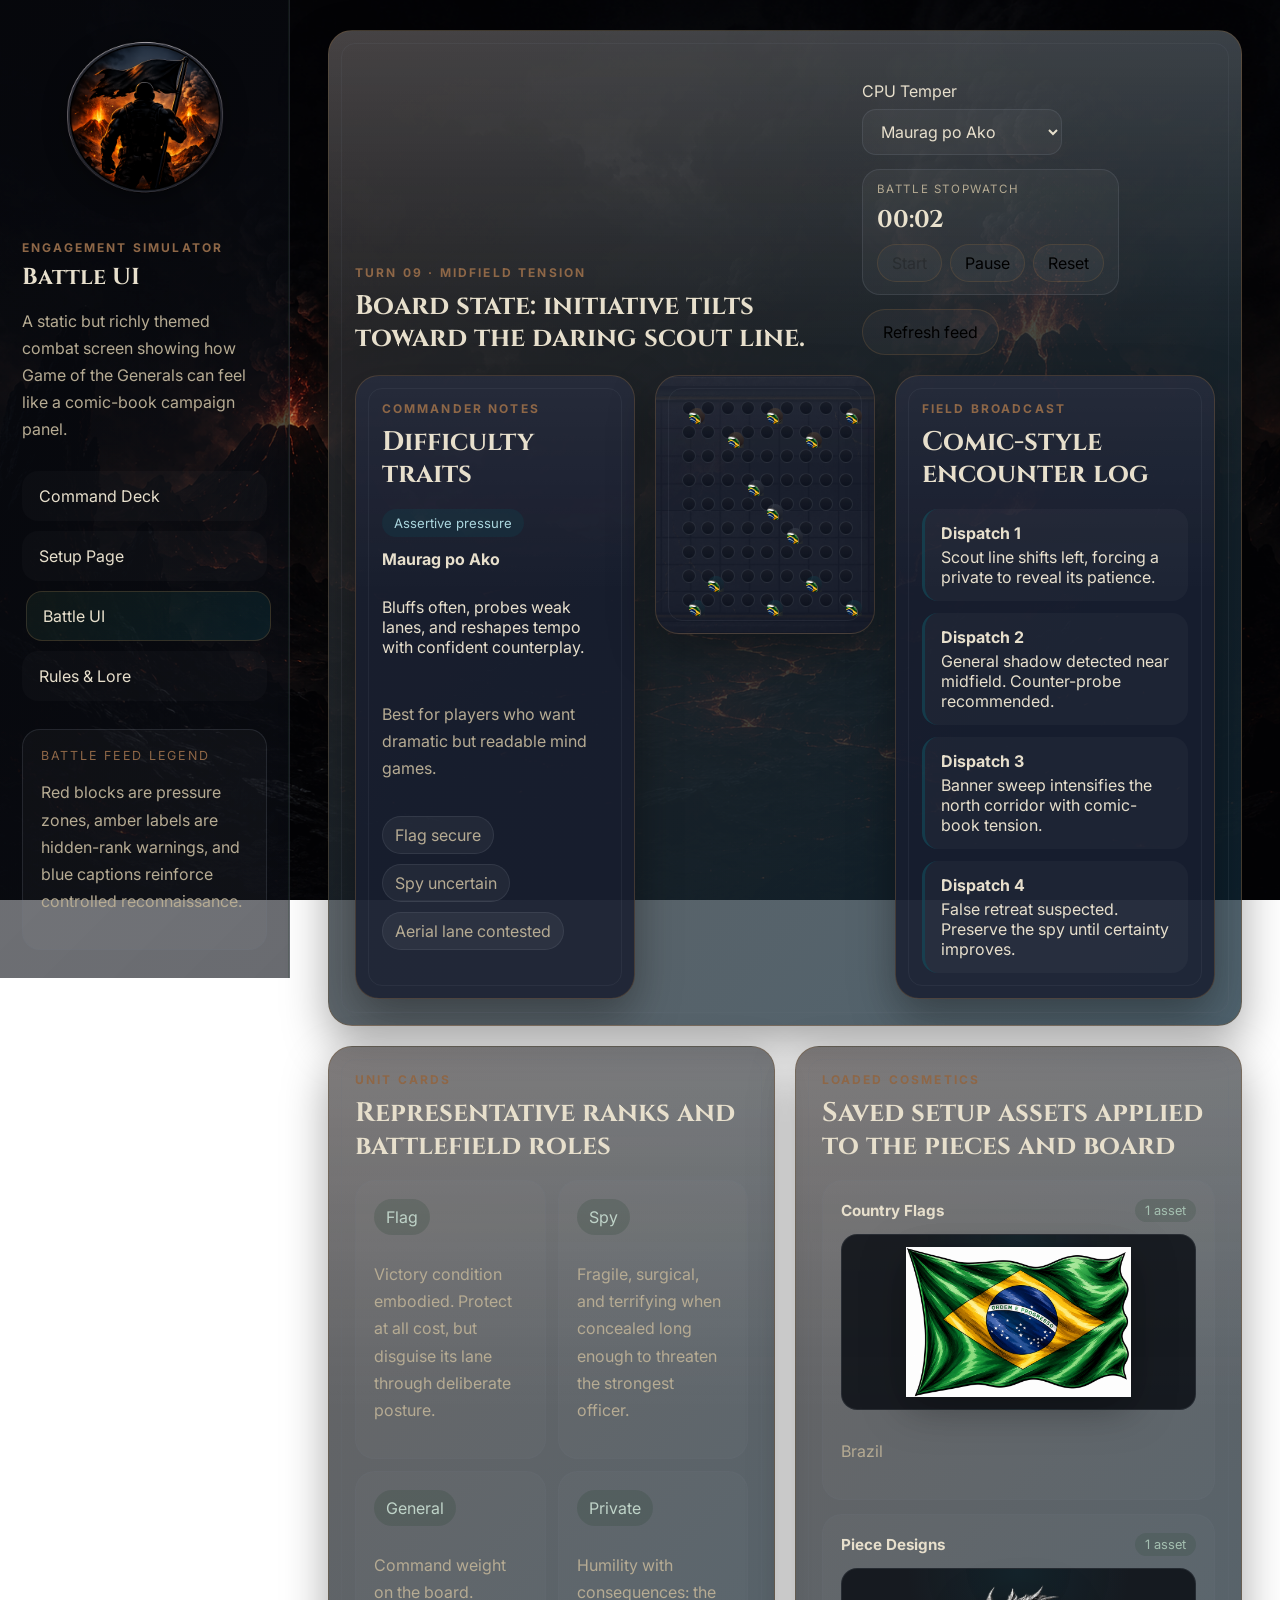
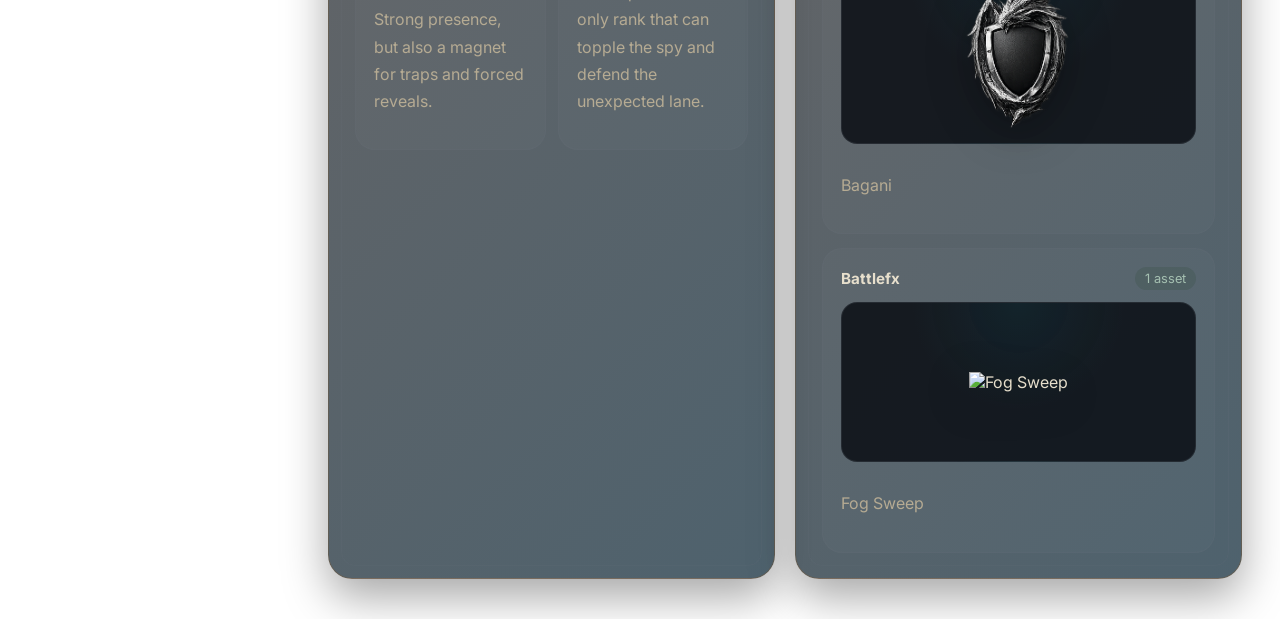
==== commit 78ec9983: "Switch sliding animation has been addedc:)" ====
--- a/battle.html
+++ b/battle.html
@@ -21,7 +21,7 @@
         <p class="brand-copy">A static but richly themed combat screen showing how Game of the Generals can feel like a comic-book campaign panel.</p>
       </div>
 
-      <button class="nav-toggle" type="button" data-nav-toggle aria-expanded="false" aria-controls="site-nav">Menu</button>
+      <button class="nav-toggle" type="button" data-nav- toggle aria-expanded="false" aria-controls="site-nav">Menu</button>
 
       <nav id="site-nav" class="site-nav">
         <a href="./index.html" data-nav-link>Command Deck</a>
--- a/assets/css/styles.css
+++ b/assets/css/styles.css
@@ -127,8 +127,10 @@
 
 .brand-block h1 {
   margin: 0 0 14px;
-  font-size: clamp(1.8rem, 2.8vw, 2.4rem);
-  line-height: 1.1;
+  font-size: clamp(1.25rem, 1.8vw, 1.6rem);
+  line-height: 1.15;
+  word-break: break-word;
+  overflow-wrap: anywhere;
 }
 
 .brand-copy,
@@ -522,6 +524,17 @@
 .setup-option {
   display: grid;
   gap: 12px;
+}
+
+.piece-rank-sections {
+  display: grid;
+  gap: 12px;
+  padding-bottom: 4px;
+  border-bottom: 1px solid rgba(107, 114, 127, 0.18);
+}
+
+.piece-rank-sections .panel-label {
+  margin-bottom: 4px;
 }
 
 .setup-option__header {
@@ -603,6 +616,43 @@
 
 .visual-carousel__frame {
   min-height: 220px;
+  overflow: hidden;
+}
+
+.visual-carousel__frame--exiting-left .visual-carousel__card {
+  animation: carouselSlideOutLeft 0.28s cubic-bezier(0.4, 0, 0.7, 0.2) forwards;
+}
+
+.visual-carousel__frame--exiting-right .visual-carousel__card {
+  animation: carouselSlideOutRight 0.28s cubic-bezier(0.4, 0, 0.7, 0.2) forwards;
+}
+
+.visual-carousel__frame--entering-right .visual-carousel__card {
+  animation: carouselSlideInRight 0.32s cubic-bezier(0, 0, 0.2, 1) forwards;
+}
+
+.visual-carousel__frame--entering-left .visual-carousel__card {
+  animation: carouselSlideInLeft 0.32s cubic-bezier(0, 0, 0.2, 1) forwards;
+}
+
+@keyframes carouselSlideOutLeft {
+  from { transform: translateX(0); opacity: 1; }
+  to { transform: translateX(-50px); opacity: 0; }
+}
+
+@keyframes carouselSlideOutRight {
+  from { transform: translateX(0); opacity: 1; }
+  to { transform: translateX(50px); opacity: 0; }
+}
+
+@keyframes carouselSlideInRight {
+  from { transform: translateX(50px); opacity: 0; }
+  to { transform: translateX(0); opacity: 1; }
+}
+
+@keyframes carouselSlideInLeft {
+  from { transform: translateX(-50px); opacity: 0; }
+  to { transform: translateX(0); opacity: 1; }
 }
 
 .visual-carousel__card {
@@ -704,6 +754,57 @@
   );
 }
 
+.color-picker-panel {
+  display: grid;
+  grid-template-columns: 1fr;
+  gap: 14px;
+}
+
+.color-picker-panel .color-custom-label {
+  font-family: "Cinzel", serif;
+  font-size: 0.9rem;
+  color: var(--text);
+}
+
+.color-picker-panel .color-picker-row {
+  display: flex;
+  align-items: center;
+  gap: 12px;
+  padding: 12px 16px;
+  border-radius: 18px;
+  background: rgba(255, 255, 255, 0.04);
+  border: 1px solid rgba(107, 114, 127, 0.28);
+}
+
+.color-picker-panel input[type="color"] {
+  width: 56px;
+  height: 56px;
+  border: 2px solid rgba(117, 90, 58, 0.36);
+  border-radius: 16px;
+  padding: 4px;
+  cursor: pointer;
+  background: rgba(14, 19, 29, 0.94);
+  box-shadow:
+    inset 0 1px 0 rgba(255, 255, 255, 0.08),
+    0 8px 20px rgba(0, 0, 0, 0.22);
+}
+
+.color-picker-panel input[type="color"]::-webkit-color-swatch-wrapper {
+  padding: 0;
+}
+
+.color-picker-panel input[type="color"]::-webkit-color-swatch {
+  border: none;
+  border-radius: 12px;
+}
+
+.color-picker-panel .color-hex-value {
+  font-family: "Cinzel", serif;
+  font-size: 0.95rem;
+  color: var(--text);
+  letter-spacing: 0.04em;
+}
+
 .stopwatch-panel {
   display: grid;
   gap: 8px;
@@ -874,6 +975,11 @@
 .piece-art--color {
   opacity: 0.28;
   mix-blend-mode: screen;
+}
+
+.piece-art--color--custom {
+  mix-blend-mode: normal;
+  opacity: 0.45;
 }
 
 .piece-art--rank {
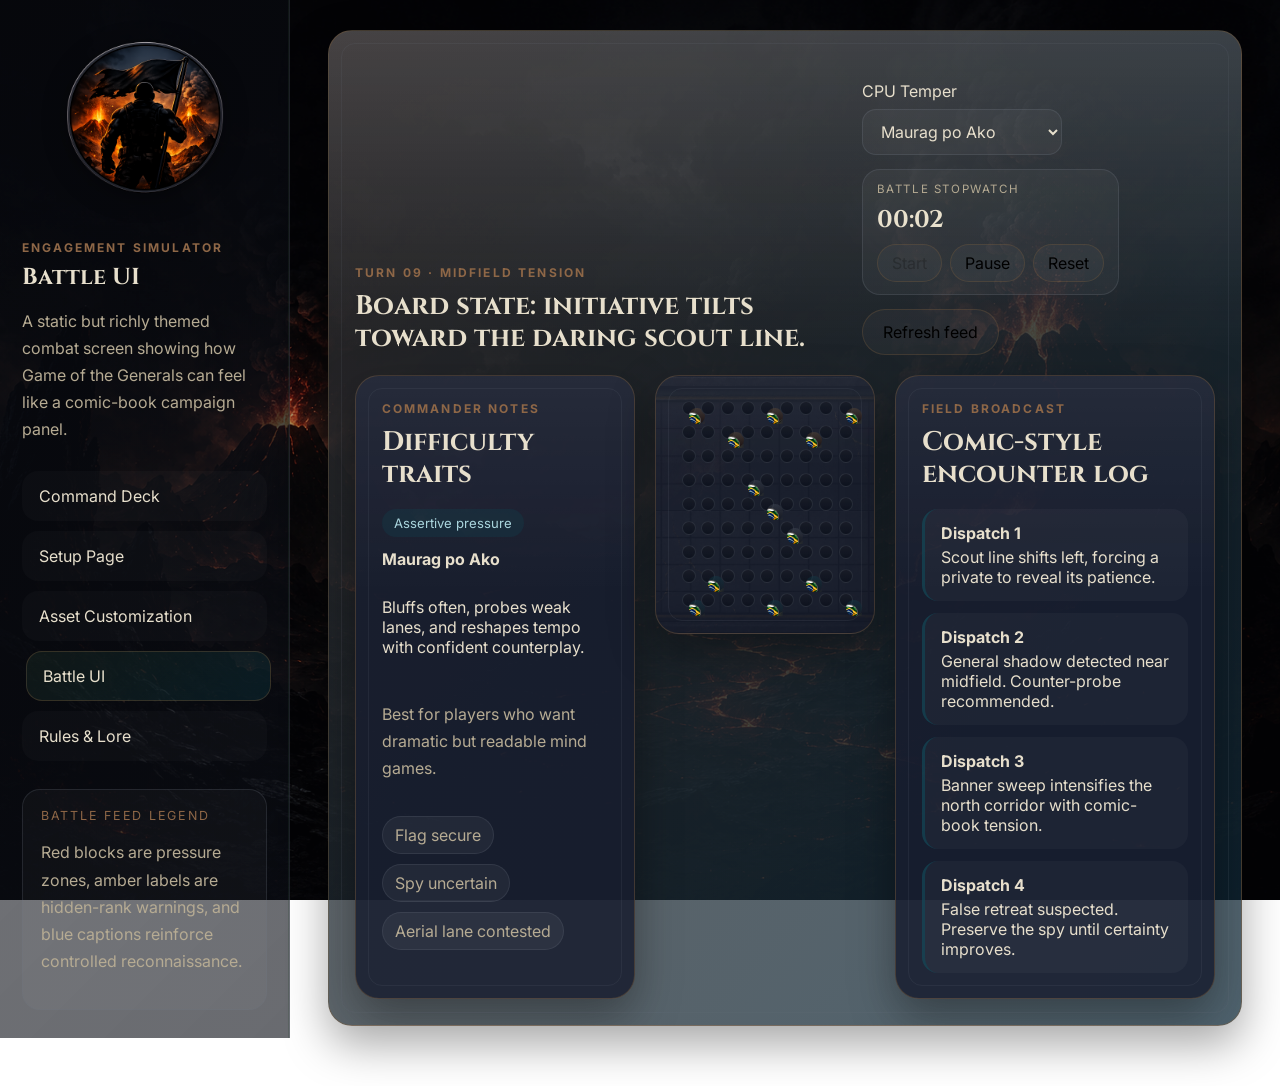
==== commit 1fe4d36e: "Added customization page separating the setup to avoid redundancy. Adding accordions and its animati" ====
--- a/battle.html
+++ b/battle.html
@@ -26,6 +26,7 @@
       <nav id="site-nav" class="site-nav">
         <a href="./index.html" data-nav-link>Command Deck</a>
         <a href="./setup.html" data-nav-link>Setup Page</a>
+        <a href="./customization.html" data-nav-link>Asset Customization</a>
         <a href="./battle.html" data-nav-link>Battle UI</a>
         <a href="./rules-lore.html" data-nav-link>Rules & Lore</a>
       </nav>
@@ -96,40 +97,7 @@
         </div>
       </section>
 
-      <section class="dual-panel">
-        <article class="panel">
-          <div class="section-heading">
-            <p class="eyebrow">Unit Cards</p>
-            <h3>Representative ranks and battlefield roles</h3>
-          </div>
-          <div class="unit-grid">
-            <article class="unit-card">
-              <span class="unit-rank">Flag</span>
-              <p>Victory condition embodied. Protect at all cost, but disguise its lane through deliberate posture.</p>
-            </article>
-            <article class="unit-card">
-              <span class="unit-rank">Spy</span>
-              <p>Fragile, surgical, and terrifying when concealed long enough to threaten the strongest officer.</p>
-            </article>
-            <article class="unit-card">
-              <span class="unit-rank">General</span>
-              <p>Command weight on the board. Strong presence, but also a magnet for traps and forced reveals.</p>
-            </article>
-            <article class="unit-card">
-              <span class="unit-rank">Private</span>
-              <p>Humility with consequences: the only rank that can topple the spy and defend the unexpected lane.</p>
-            </article>
-          </div>
-        </article>
 
-        <article class="panel">
-          <div class="section-heading">
-            <p class="eyebrow">Loaded Cosmetics</p>
-            <h3>Saved setup assets applied to the pieces and board</h3>
-          </div>
-          <div class="asset-showcase" data-battlefx-showcase></div>
-        </article>
-      </section>
     </main>
   </div>
 
--- a/assets/css/styles.css
+++ b/assets/css/styles.css
@@ -406,9 +406,12 @@
 
 .feature-grid,
 .difficulty-grid,
-.dual-panel,
 .setup-grid {
   grid-template-columns: repeat(2, minmax(0, 1fr));
+}
+
+.dual-panel {
+  grid-template-columns: minmax(0, 1fr);
 }
 
 .feature-grid,
@@ -418,6 +421,10 @@
 .battle-layout {
   display: grid;
   gap: 20px;
+}
+
+.dual-panel {
+  margin-block: 24px;
 }
 
 .difficulty-card h4,
@@ -754,6 +761,27 @@
   );
 }
 
+.visual-carousel__upload {
+  display: flex;
+  justify-content: center;
+  margin-top: 12px;
+}
+
+.visual-carousel__upload-btn {
+  cursor: pointer;
+  font-size: 0.82rem;
+}
+
+.visual-carousel[data-carousel-dropzone].is-drop-target {
+  outline: 2px dashed rgba(231, 223, 204, 0.6);
+  outline-offset: 6px;
+  border-radius: 14px;
+}
+
+.visual-carousel[data-carousel-dropzone].is-drop-target .visual-carousel__upload-btn {
+  background: rgba(13, 79, 93, 0.4);
+}
+
 .color-picker-panel {
   display: grid;
   grid-template-columns: 1fr;
@@ -1179,3 +1207,310 @@
     width: 100%;
   }
 }
+
+.category-accordions,
+.piece-accordions-main {
+  margin-top: 8px;
+}
+
+.category-accordion {
+  margin-bottom: 14px;
+  border-radius: var(--radius);
+  border: 1px solid var(--panel-border);
+  overflow: hidden;
+  background:
+    linear-gradient(180deg, rgba(255, 255, 255, 0.06), transparent 40%),
+    rgba(18, 24, 39, 0.85);
+  box-shadow: var(--shadow);
+}
+
+.category-accordion summary {
+  padding: 18px 20px;
+  font-family: var(--font-display);
+  font-weight: 600;
+  font-size: 1.05rem;
+  letter-spacing: 0.02em;
+  color: var(--text);
+  cursor: pointer;
+  list-style: none;
+  display: flex;
+  align-items: center;
+  transition: color 0.2s ease;
+}
+
+.category-accordion summary::-webkit-details-marker {
+  display: none;
+}
+
+.accordion-toggle {
+  font-size: 1.1rem;
+  line-height: 1;
+  font-weight: 400;
+  color: var(--bg);
+  width: 32px;
+  height: 32px;
+  display: inline-flex;
+  align-items: center;
+  justify-content: center;
+  background: var(--muted);
+  border-radius: 50%;
+  margin-left: 14px;
+  transition: transform 0.25s ease, background 0.2s ease;
+  flex-shrink: 0;
+  cursor: pointer;
+}
+
+.category-accordion .accordion-toggle.is-open {
+  background: var(--gold);
+}
+
+.category-accordion .accordion-toggle.is-closed {
+  background: var(--muted);
+}
+
+.category-accordion[open] summary {
+  color: var(--gold);
+}
+
+.accordion-count {
+  font-family: var(--font-body);
+  font-size: 0.75rem;
+  font-weight: 500;
+  color: var(--muted);
+  background: rgba(255, 255, 255, 0.04);
+  border: 1px solid rgba(107, 114, 127, 0.2);
+  padding: 4px 10px;
+  border-radius: 999px;
+  margin-left: auto;
+}
+
+.sub-accordions {
+  padding: 10px 16px 16px;
+  display: grid;
+  grid-template-columns: repeat(auto-fill, minmax(240px, 1fr));
+  gap: 16px;
+  overflow: hidden;
+  transition: height 0.35s cubic-bezier(0.4, 0, 0.2, 1);
+}
+
+.piece-accordion {
+  border-radius: 20px;
+  border: 1px solid rgba(107, 114, 127, 0.18);
+  overflow: hidden;
+  background: rgba(255, 255, 255, 0.02);
+  transition: background 0.2s ease;
+  display: flex;
+  flex-direction: column;
+}
+
+.piece-accordion summary {
+  display: none;
+}
+
+.piece-accordion[open] summary {
+  display: none;
+}
+
+.piece-gallery {
+  padding: 10px 16px 18px;
+  display: grid;
+  grid-template-columns: 1fr;
+  gap: 12px;
+  flex: 1;
+}
+
+.piece-gallery img {
+  width: 100%;
+  aspect-ratio: 1 / 1;
+  max-height: 280px;
+  object-fit: contain;
+  border-radius: 14px;
+  background: rgba(0, 0, 0, 0.25);
+  border: 1px solid rgba(107, 114, 127, 0.15);
+  padding: 14px;
+  transition: transform 0.2s ease, border-color 0.2s ease;
+}
+
+.piece-gallery__label {
+  text-align: center;
+  font-size: 0.85rem;
+  color: var(--muted);
+  margin: 0;
+}
+
+.piece-gallery img:hover {
+  transform: scale(1.04);
+  border-color: var(--gold);
+}
+
+@media (max-width: 720px) {
+  .sub-accordions {
+    grid-template-columns: repeat(auto-fill, minmax(150px, 1fr));
+  }
+
+  .piece-accordion summary {
+    padding: 14px 16px;
+    font-size: 0.9rem;
+  }
+
+  .piece-gallery {
+    padding: 0 12px 14px;
+  }
+
+  .piece-gallery img {
+    aspect-ratio: 1 / 1;
+    max-height: 180px;
+    padding: 10px;
+  }
+}
+
+.category--flags {
+  background:
+    linear-gradient(135deg, rgba(142, 103, 71, 0.12), transparent 50%),
+    linear-gradient(180deg, rgba(255, 255, 255, 0.04), transparent 40%),
+    rgba(18, 24, 39, 0.9);
+}
+
+.category--ranks {
+  background:
+    linear-gradient(135deg, rgba(20, 96, 111, 0.15), transparent 50%),
+    linear-gradient(180deg, rgba(255, 255, 255, 0.04), transparent 40%),
+    rgba(18, 24, 39, 0.9);
+}
+
+.category--pieces {
+  background:
+    linear-gradient(135deg, rgba(42, 70, 53, 0.15), transparent 50%),
+    linear-gradient(180deg, rgba(255, 255, 255, 0.04), transparent 40%),
+    rgba(18, 24, 39, 0.9);
+}
+
+.category--boards {
+  background:
+    linear-gradient(135deg, rgba(117, 90, 58, 0.18), transparent 50%),
+    linear-gradient(180deg, rgba(255, 255, 255, 0.04), transparent 40%),
+    rgba(18, 24, 39, 0.9);
+}
+
+.category--banners {
+  background:
+    linear-gradient(135deg, rgba(122, 71, 71, 0.15), transparent 50%),
+    linear-gradient(180deg, rgba(255, 255, 255, 0.04), transparent 40%),
+    rgba(18, 24, 39, 0.9);
+}
+
+.category--ui {
+  background:
+    linear-gradient(135deg, rgba(107, 114, 127, 0.15), transparent 50%),
+    linear-gradient(180deg, rgba(255, 255, 255, 0.04), transparent 40%),
+    rgba(18, 24, 39, 0.9);
+}
+
+.category--fx {
+  background:
+    linear-gradient(135deg, rgba(13, 79, 93, 0.2), transparent 50%),
+    linear-gradient(180deg, rgba(255, 255, 255, 0.04), transparent 40%),
+    rgba(18, 24, 39, 0.9);
+}
+
+.piece--brazil { background: linear-gradient(90deg, rgba(0, 156, 59, 0.1), transparent 60%), rgba(18, 24, 39, 0.7); }
+.piece--china { background: linear-gradient(90deg, rgba(222, 41, 16, 0.1), transparent 60%), rgba(18, 24, 39, 0.7); }
+.piece--france { background: linear-gradient(90deg, rgba(0, 85, 164, 0.1), transparent 60%), rgba(18, 24, 39, 0.7); }
+.piece--germany { background: linear-gradient(90deg, rgba(0, 0, 0, 0.15), transparent 60%), rgba(18, 24, 39, 0.7); }
+.piece--india { background: linear-gradient(90deg, rgba(255, 153, 51, 0.1), transparent 60%), rgba(18, 24, 39, 0.7); }
+.piece--japan { background: linear-gradient(90deg, rgba(188, 0, 0, 0.1), transparent 60%), rgba(18, 24, 39, 0.7); }
+.piece--korea { background: linear-gradient(90deg, rgba(0, 56, 147, 0.1), transparent 60%), rgba(18, 24, 39, 0.7); }
+.piece--philippines { background: linear-gradient(90deg, rgba(0, 56, 147, 0.1), transparent 60%), rgba(18, 24, 39, 0.7); }
+.piece--russia { background: linear-gradient(90deg, rgba(0, 57, 166, 0.1), transparent 60%), rgba(18, 24, 39, 0.7); }
+.piece--united-kingdom { background: linear-gradient(90deg, rgba(0, 35, 149, 0.1), transparent 60%), rgba(18, 24, 39, 0.7); }
+.piece--united-states { background: linear-gradient(90deg, rgba(178, 34, 52, 0.1), transparent 60%), rgba(18, 24, 39, 0.7); }
+.piece--general-commander { background: linear-gradient(90deg, rgba(142, 103, 71, 0.12), transparent 60%), rgba(18, 24, 39, 0.7); }
+.piece--shadow-scout { background: linear-gradient(90deg, rgba(107, 114, 127, 0.15), transparent 60%), rgba(18, 24, 39, 0.7); }
+.piece--bayanihan { background: linear-gradient(90deg, rgba(122, 71, 71, 0.12), transparent 60%), rgba(18, 24, 39, 0.7); }
+.piece--sun-star { background: linear-gradient(90deg, rgba(142, 103, 71, 0.12), transparent 60%), rgba(18, 24, 39, 0.7); }
+.piece--fog-sweep { background: linear-gradient(90deg, rgba(13, 79, 93, 0.15), transparent 60%), rgba(18, 24, 39, 0.7); }
+
+.category--captain { background: linear-gradient(135deg, rgba(20, 96, 111, 0.12), transparent 50%), rgba(18, 24, 39, 0.9); }
+.category--colonel { background: linear-gradient(135deg, rgba(42, 70, 53, 0.12), transparent 50%), rgba(18, 24, 39, 0.9); }
+.category--first-lieutenant { background: linear-gradient(135deg, rgba(107, 114, 127, 0.12), transparent 50%), rgba(18, 24, 39, 0.9); }
+.category--five-star-general { background: linear-gradient(135deg, rgba(142, 103, 71, 0.15), transparent 50%), rgba(18, 24, 39, 0.9); }
+.category--four-star-general { background: linear-gradient(135deg, rgba(117, 90, 58, 0.14), transparent 50%), rgba(18, 24, 39, 0.9); }
+.category--lieutenant-colonel { background: linear-gradient(135deg, rgba(13, 79, 93, 0.12), transparent 50%), rgba(18, 24, 39, 0.9); }
+.category--major { background: linear-gradient(135deg, rgba(122, 71, 71, 0.1), transparent 50%), rgba(18, 24, 39, 0.9); }
+.category--one-star-general { background: linear-gradient(135deg, rgba(142, 103, 71, 0.12), transparent 50%), rgba(18, 24, 39, 0.9); }
+.category--private { background: linear-gradient(135deg, rgba(107, 114, 127, 0.1), transparent 50%), rgba(18, 24, 39, 0.9); }
+.category--second-lieutenant { background: linear-gradient(135deg, rgba(20, 96, 111, 0.1), transparent 50%), rgba(18, 24, 39, 0.9); }
+.category--sergeant { background: linear-gradient(135deg, rgba(42, 70, 53, 0.1), transparent 50%), rgba(18, 24, 39, 0.9); }
+.category--spy { background: linear-gradient(135deg, rgba(122, 71, 71, 0.12), transparent 50%), rgba(18, 24, 39, 0.9); }
+.category--three-star-general { background: linear-gradient(135deg, rgba(117, 90, 58, 0.12), transparent 50%), rgba(18, 24, 39, 0.9); }
+.category--two-star-general { background: linear-gradient(135deg, rgba(13, 79, 93, 0.1), transparent 50%), rgba(18, 24, 39, 0.9); }
+
+.piece--captain1,
+.piece--captain2,
+.piece--captain3,
+.piece--captain4 { background: linear-gradient(90deg, rgba(20, 96, 111, 0.1), transparent 60%), rgba(18, 24, 39, 0.7); }
+
+.piece--colonel1,
+.piece--colonel2,
+.piece--colonel3,
+.piece--colonel4 { background: linear-gradient(90deg, rgba(42, 70, 53, 0.1), transparent 60%), rgba(18, 24, 39, 0.7); }
+
+.piece--1stlieutenant1,
+.piece--1stlieutenant2,
+.piece--1stlieutenant3,
+.piece--1stlieutenant4 { background: linear-gradient(90deg, rgba(107, 114, 127, 0.1), transparent 60%), rgba(18, 24, 39, 0.7); }
+
+.piece--5stargeneral1,
+.piece--5stargeneral2,
+.piece--5stargeneral3,
+.piece--5stargeneral4 { background: linear-gradient(90deg, rgba(142, 103, 71, 0.12), transparent 60%), rgba(18, 24, 39, 0.7); }
+
+.piece--4stargeneral1,
+.piece--4stargeneral2,
+.piece--4stargeneral3,
+.piece--4stargeneral4 { background: linear-gradient(90deg, rgba(117, 90, 58, 0.12), transparent 60%), rgba(18, 24, 39, 0.7); }
+
+.piece--lieutenant-colonel1,
+.piece--lieutenant-colonel2,
+.piece--lieutenant-colonel3,
+.piece--lieutenant-colonel4 { background: linear-gradient(90deg, rgba(13, 79, 93, 0.1), transparent 60%), rgba(18, 24, 39, 0.7); }
+
+.piece--major1,
+.piece--major2,
+.piece--major3,
+.piece--major4 { background: linear-gradient(90deg, rgba(122, 71, 71, 0.08), transparent 60%), rgba(18, 24, 39, 0.7); }
+
+.piece--1stargeneral1,
+.piece--1stargeneral2,
+.piece--1stargeneral3,
+.piece--1stargeneral4 { background: linear-gradient(90deg, rgba(142, 103, 71, 0.1), transparent 60%), rgba(18, 24, 39, 0.7); }
+
+.piece--private1,
+.piece--private2,
+.piece--private3,
+.piece--private4 { background: linear-gradient(90deg, rgba(107, 114, 127, 0.08), transparent 60%), rgba(18, 24, 39, 0.7); }
+
+.piece--2ndlieutenant1,
+.piece--2ndlieutenant2,
+.piece--2ndlieutenant3,
+.piece--2ndlieutenant4 { background: linear-gradient(90deg, rgba(20, 96, 111, 0.08), transparent 60%), rgba(18, 24, 39, 0.7); }
+
+.piece--sergeant1,
+.piece--sergeant2,
+.piece--sergeant3,
+.piece--sergeant4 { background: linear-gradient(90deg, rgba(42, 70, 53, 0.08), transparent 60%), rgba(18, 24, 39, 0.7); }
+
+.piece--spy1,
+.piece--spy2,
+.piece--spy3,
+.piece--spy4 { background: linear-gradient(90deg, rgba(122, 71, 71, 0.1), transparent 60%), rgba(18, 24, 39, 0.7); }
+
+.piece--3stargeneral1,
+.piece--3stargeneral2,
+.piece--3stargeneral3,
+.piece--3stargeneral4 { background: linear-gradient(90deg, rgba(117, 90, 58, 0.1), transparent 60%), rgba(18, 24, 39, 0.7); }
+
+.piece--2ndstargeneral1,
+.piece--2ndstargeneral2,
+.piece--2ndstargeneral3,
+.piece--2ndstargeneral4 { background: linear-gradient(90deg, rgba(13, 79, 93, 0.08), transparent 60%), rgba(18, 24, 39, 0.7); }
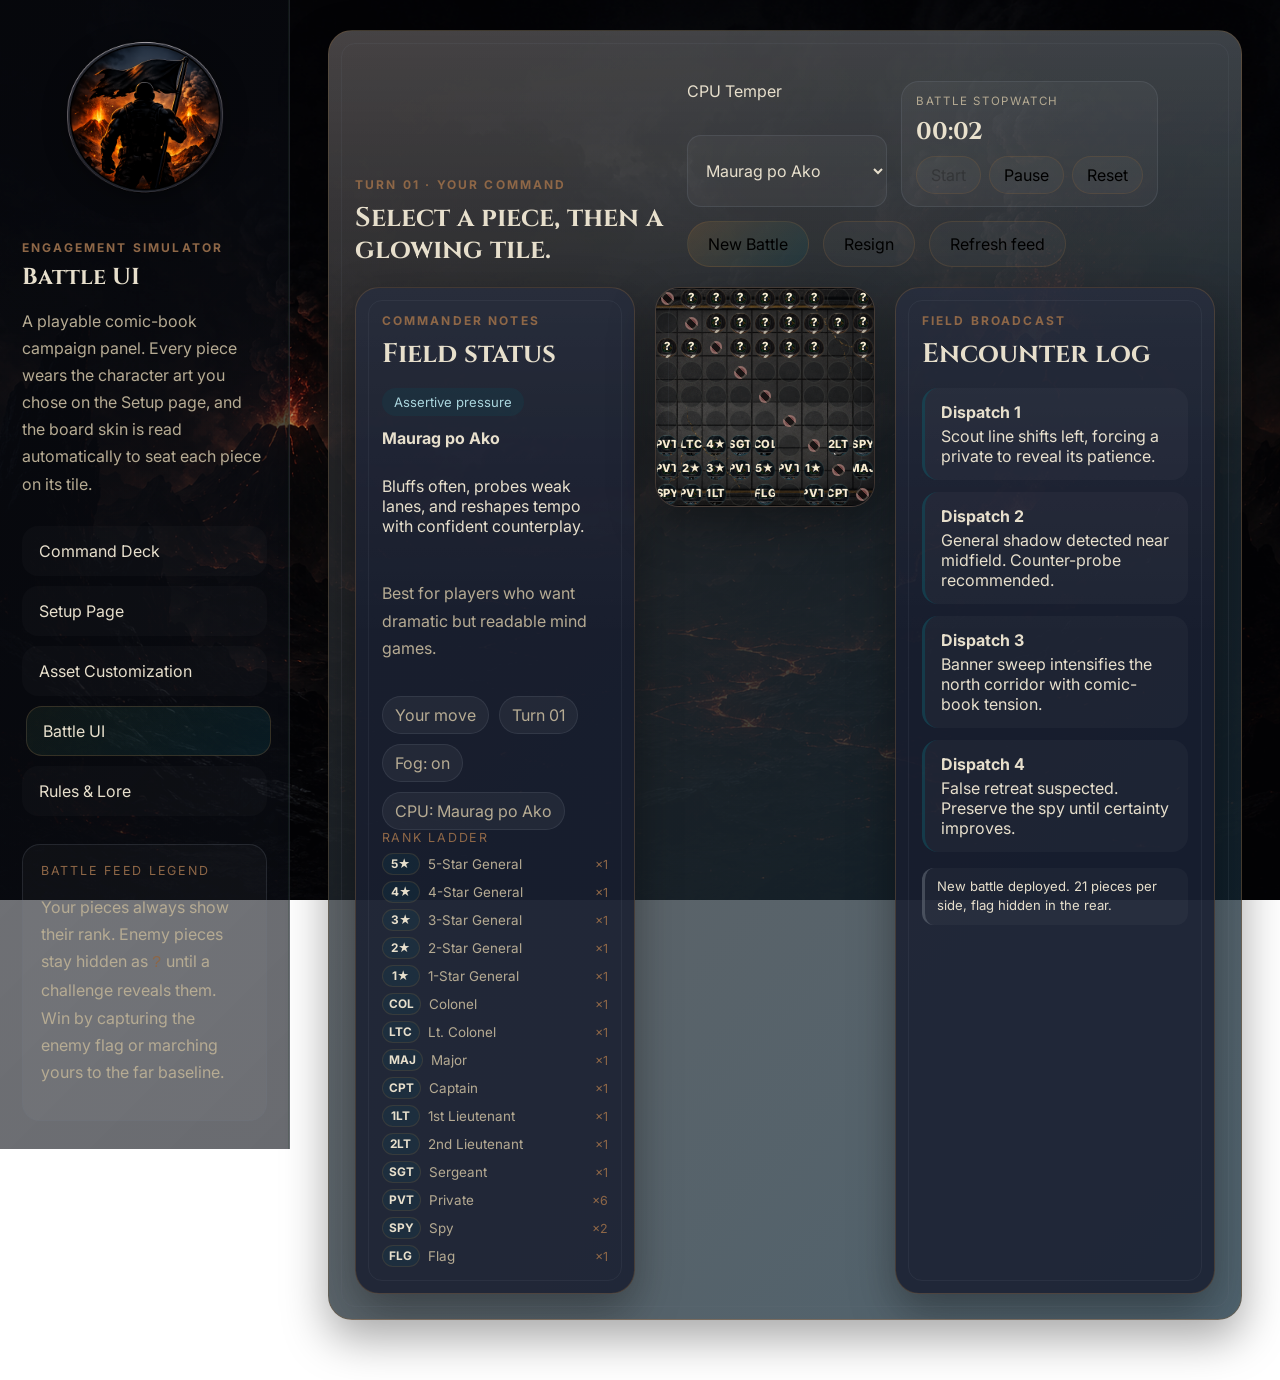
==== commit 31579da8: "Refecting the battle from player setup :)" ====
--- a/battle.html
+++ b/battle.html
@@ -4,7 +4,7 @@
   <meta charset="UTF-8">
   <meta name="viewport" content="width=device-width, initial-scale=1.0">
   <title>Battle UI | Pagkamakabayan ay Maurag</title>
-  <meta name="description" content="Battle interface mockup for a dark-mode Game of the Generals site.">
+  <meta name="description" content="Playable Game of the Generals battle interface with setup-driven assets, fog of war, and win/lose resolution.">
   <link rel="preconnect" href="https://fonts.googleapis.com">
   <link rel="preconnect" href="https://fonts.gstatic.com" crossorigin>
   <link href="https://fonts.googleapis.com/css2?family=Cinzel:wght@400;600;700&family=Inter:wght@400;500;600;700&display=swap" rel="stylesheet">
@@ -18,10 +18,10 @@
         <img src="./app_icon.png" alt="App Icon" class="brand-icon">
         <p class="eyebrow">Engagement Simulator</p>
         <h1>Battle UI</h1>
-        <p class="brand-copy">A static but richly themed combat screen showing how Game of the Generals can feel like a comic-book campaign panel.</p>
+        <p class="brand-copy">A playable comic-book campaign panel. Every piece wears the character art you chose on the Setup page, and the board skin is read automatically to seat each piece on its tile.</p>
       </div>
 
-      <button class="nav-toggle" type="button" data-nav- toggle aria-expanded="false" aria-controls="site-nav">Menu</button>
+      <button class="nav-toggle" type="button" data-nav-toggle aria-expanded="false" aria-controls="site-nav">Menu</button>
 
       <nav id="site-nav" class="site-nav">
         <a href="./index.html" data-nav-link>Command Deck</a>
@@ -33,7 +33,7 @@
 
       <section class="sidebar-panel">
         <p class="panel-label">Battle Feed Legend</p>
-        <p class="muted">Red blocks are pressure zones, amber labels are hidden-rank warnings, and blue captions reinforce controlled reconnaissance.</p>
+        <p class="muted">Your pieces always show their rank. Enemy pieces stay hidden as <code>?</code> until a challenge reveals them. Win by capturing the enemy flag or marching yours to the far baseline.</p>
       </section>
     </aside>
 
@@ -41,8 +41,8 @@
       <section class="panel">
         <div class="battle-header">
           <div>
-            <p class="eyebrow">Turn 09 · Midfield Tension</p>
-            <h2>Board state: initiative tilts toward the daring scout line.</h2>
+            <p class="eyebrow" data-battle-eyebrow>Turn 01 · Incoming</p>
+            <h2 data-battle-title>Deploy your command. Protect the flag.</h2>
           </div>
           <div class="battle-toolbar">
             <label>
@@ -63,6 +63,8 @@
                 <button class="button button--ghost" type="button" data-stopwatch-reset>Reset</button>
               </div>
             </div>
+            <button class="button button--primary" type="button" data-new-battle>New Battle</button>
+            <button class="button button--ghost" type="button" data-resign>Resign</button>
             <button class="button button--ghost" type="button" data-randomize-feed>Refresh feed</button>
           </div>
         </div>
@@ -71,38 +73,55 @@
           <article class="panel panel--inset battle-sidebar-card">
             <div class="section-heading">
               <p class="eyebrow">Commander Notes</p>
-              <h3>Difficulty traits</h3>
+              <h3>Field status</h3>
             </div>
             <div class="difficulty-focus" data-battle-difficulty-focus></div>
+            <div class="status-stack" data-battle-status></div>
 
-            <div class="status-stack">
-              <div class="status-pill">Flag secure</div>
-              <div class="status-pill">Spy uncertain</div>
-              <div class="status-pill">Aerial lane contested</div>
+            <div class="battle-legend">
+              <p class="panel-label">Rank ladder</p>
+              <ul class="battle-legend__list" data-battle-legend></ul>
             </div>
           </article>
 
           <article class="battle-board panel panel--inset">
             <div class="battle-board__skin" data-board-skin-swatch></div>
             <div class="battle-grid" data-battle-grid></div>
+            <div class="battle-banner" data-battle-banner hidden></div>
           </article>
 
           <article class="panel panel--inset battle-sidebar-card">
             <div class="section-heading">
               <p class="eyebrow">Field Broadcast</p>
-              <h3>Comic-style encounter log</h3>
+              <h3>Encounter log</h3>
             </div>
             <div class="feed-list" data-feed-list></div>
+            <div class="battle-log" data-battle-log></div>
           </article>
         </div>
       </section>
+    </main>
+  </div>
 
-
-    </main>
+  <div class="result-modal" data-result-modal hidden>
+    <div class="result-modal__backdrop" data-result-close></div>
+    <div class="result-modal__dialog" data-result-card>
+      <div class="result-modal__emblem" data-result-emblem></div>
+      <p class="eyebrow" data-result-eyebrow></p>
+      <h2 data-result-title></h2>
+      <div data-result-body></div>
+      <div class="result-modal__actions">
+        <button class="button button--primary" type="button" data-result-again>New Battle</button>
+        <a class="button button--ghost" href="./setup.html">Adjust Setup</a>
+        <button class="button button--ghost" type="button" data-result-close>Close</button>
+      </div>
+    </div>
   </div>
 
   <script src="./assets/data/assets-manifest.js"></script>
   <script src="./assets/js/asset-loader.js"></script>
   <script src="./assets/js/app.js"></script>
+  <script src="./assets/js/board-tiles.js"></script>
+  <script src="./assets/js/battle-engine.js"></script>
 </body>
 </html>
--- a/assets/css/styles.css
+++ b/assets/css/styles.css
@@ -917,137 +917,201 @@
 .battle-board {
   position: relative;
   min-height: 0;
+  aspect-ratio: 1 / 1;
+  overflow: hidden;
+  --board-inset: 0%;
+  --grid-cols: 9;
 }
 
 .battle-board__skin {
   position: absolute;
   inset: 0;
   border-radius: 18px;
-  opacity: 0.15;
+  opacity: 1;
   background-position: center;
   background-size: cover;
   background-repeat: no-repeat;
   pointer-events: none;
+  filter: saturate(1.05) contrast(1.02);
+}
+
+.battle-board__skin::after {
+  content: "";
+  position: absolute;
+  inset: 0;
+  background: radial-gradient(circle at center, transparent 55%, rgba(9, 11, 17, 0.42) 100%);
 }
 
 .battle-grid {
-  position: relative;
+  position: absolute;
   z-index: 1;
-  display: grid;
-  grid-template-columns: repeat(9, minmax(0, 1fr));
-  gap: 10px;
-  aspect-ratio: 1 / 1;
+  inset: var(--board-inset);
+  display: grid;
+  grid-template-columns: repeat(var(--grid-cols), minmax(0, 1fr));
+  gap: clamp(2px, 0.6%, 8px);
 }
 
 .cell {
   position: relative;
-  min-height: 0;
+  appearance: none;
+  font: inherit;
+  color: inherit;
   aspect-ratio: 1 / 1;
   display: grid;
-  padding: 6px;
-  border-radius: 16px;
-  border: 1px solid rgba(107, 114, 127, 0.24);
+  place-items: center;
+  padding: 0;
+  border-radius: 12px;
+  border: 1px solid rgba(231, 223, 204, 0.08);
+  background: rgba(9, 11, 17, 0.28);
+  cursor: default;
+  transition: border-color 0.18s ease, box-shadow 0.18s ease, background 0.18s ease;
+}
+
+.cell--move {
+  cursor: pointer;
+  border-color: rgba(42, 160, 120, 0.7);
+  background: rgba(42, 160, 120, 0.16);
+  box-shadow: inset 0 0 12px rgba(42, 160, 120, 0.35);
+}
+
+.cell--capture {
+  cursor: pointer;
+  border-color: rgba(196, 84, 84, 0.8);
+  background: rgba(196, 84, 84, 0.18);
+  box-shadow: inset 0 0 12px rgba(196, 84, 84, 0.4);
+}
+
+.cell--selected {
+  border-color: rgba(231, 223, 204, 0.85);
+  box-shadow: 0 0 0 2px rgba(231, 223, 204, 0.5), inset 0 0 14px rgba(231, 223, 204, 0.25);
+}
+
+.cell--blocked {
+  cursor: default;
+  border-color: transparent;
+  background: transparent;
+}
+
+.cell__blocked-mark {
+  width: 62%;
+  height: 62%;
+  border-radius: 8px;
   background:
-    linear-gradient(180deg, rgba(255, 255, 255, 0.04), transparent),
-    rgba(13, 18, 29, 0.88);
-}
-
-.piece-frame {
+    repeating-linear-gradient(45deg, rgba(122, 71, 71, 0.85) 0 6px, rgba(20, 14, 14, 0.85) 6px 12px);
+  box-shadow: inset 0 0 0 2px rgba(231, 223, 204, 0.25);
+}
+
+.piece {
   position: relative;
-  inset: 0;
+  width: 100%;
+  height: 100%;
   display: grid;
   place-items: center;
   border-radius: 12px;
   overflow: hidden;
-  padding: 8px;
-}
-
-.cell--friendly .piece-frame {
-  background: linear-gradient(
-    180deg,
-    rgba(13, 79, 93, 0.28),
-    rgba(20, 28, 38, 0.95)
-  );
-}
-
-.cell--hostile .piece-frame {
-  background: linear-gradient(
-    180deg,
-    rgba(117, 90, 58, 0.34),
-    rgba(28, 17, 17, 0.95)
-  );
-}
-
-.cell--neutral .piece-frame {
-  background: linear-gradient(
-    180deg,
-    rgba(107, 114, 127, 0.24),
-    rgba(22, 25, 33, 0.94)
-  );
-}
-
-.piece-art {
+  box-shadow: inset 0 0 0 1px rgba(231, 223, 204, 0.16);
+}
+
+.piece--player {
+  background: linear-gradient(180deg, rgba(13, 79, 93, 0.42), rgba(20, 28, 38, 0.82));
+  box-shadow: inset 0 0 0 1px rgba(120, 200, 210, 0.32);
+}
+
+.piece--cpu {
+  background: linear-gradient(180deg, rgba(117, 90, 58, 0.42), rgba(28, 17, 17, 0.82));
+  box-shadow: inset 0 0 0 1px rgba(214, 168, 120, 0.3);
+}
+
+.piece--revealed {
+  box-shadow: inset 0 0 0 1px rgba(231, 223, 204, 0.5), 0 0 10px rgba(231, 223, 204, 0.18);
+}
+
+.piece__design {
   position: absolute;
-  inset: 6px;
+  inset: 0;
   background-repeat: no-repeat;
   background-position: center;
-  background-size: contain;
-  opacity: 0.34;
+  background-size: cover;
+  opacity: 0.55;
   pointer-events: none;
-}
-
-.piece-art--design {
-  opacity: 0.52;
-}
-
-.piece-art--color {
-  opacity: 0.28;
+  mix-blend-mode: luminosity;
+}
+
+.piece__color {
+  position: absolute;
+  inset: 0;
+  opacity: 0.3;
+  pointer-events: none;
   mix-blend-mode: screen;
 }
 
-.piece-art--color--custom {
-  mix-blend-mode: normal;
-  opacity: 0.45;
-}
-
-.piece-art--rank {
-  opacity: 0.18;
-}
-
-.piece-badge {
+.piece--player .piece__color {
+  mix-blend-mode: screen;
+}
+
+.piece__char {
+  position: relative;
+  z-index: 1;
+  width: 66%;
+  height: 66%;
+  display: grid;
+  place-items: center;
+  pointer-events: none;
+}
+
+.piece__char img {
+  width: 100%;
+  height: 100%;
+  object-fit: contain;
+  filter: drop-shadow(0 4px 8px rgba(0, 0, 0, 0.45));
+}
+
+.piece__char--hidden::after {
+  content: "?";
+  font-family: "Cinzel", serif;
+  font-size: 1.4rem;
+  font-weight: 700;
+  color: rgba(231, 223, 204, 0.7);
+}
+
+.piece__badge {
   position: absolute;
   top: 4px;
   right: 4px;
-  width: 18px;
-  height: 18px;
+  z-index: 2;
+  width: clamp(12px, 22%, 22px);
+  height: clamp(12px, 22%, 22px);
   border-radius: 999px;
   overflow: hidden;
-  border: 1px solid rgba(231, 223, 204, 0.35);
+  border: 1px solid rgba(231, 223, 204, 0.4);
   background: rgba(9, 11, 17, 0.86);
 }
 
-.piece-badge img {
+.piece__badge img {
   width: 100%;
   height: 100%;
   object-fit: cover;
 }
 
-.piece-label {
-  position: relative;
-  z-index: 1;
+.piece__label {
+  position: absolute;
+  z-index: 2;
+  bottom: 3px;
+  left: 50%;
+  transform: translateX(-50%);
   display: inline-flex;
   align-items: center;
   justify-content: center;
-  min-width: 44px;
-  min-height: 44px;
-  padding: 0 10px;
+  min-width: 26px;
+  height: 18px;
+  padding: 0 6px;
   border-radius: 999px;
+  font-size: 0.7rem;
   font-weight: 800;
-  letter-spacing: 0.06em;
+  letter-spacing: 0.04em;
   color: #f6ebd1;
-  background: rgba(8, 10, 14, 0.72);
-  border: 1px solid rgba(231, 223, 204, 0.14);
-  backdrop-filter: blur(3px);
+  background: rgba(8, 10, 14, 0.78);
+  border: 1px solid rgba(231, 223, 204, 0.18);
 }
 
 .feed-list {
@@ -1110,6 +1174,167 @@
   text-align: center;
   color: var(--muted);
   border: 1px dashed rgba(117, 90, 58, 0.34);
+}
+
+.battle-legend__list {
+  list-style: none;
+  margin: 8px 0 0;
+  padding: 0;
+  display: grid;
+  gap: 6px;
+}
+
+.battle-legend__list li {
+  display: flex;
+  align-items: center;
+  gap: 8px;
+  font-size: 0.84rem;
+  color: var(--muted);
+}
+
+.battle-legend__list li em {
+  margin-left: auto;
+  color: var(--gold);
+  font-style: normal;
+  font-size: 0.78rem;
+}
+
+.battle-legend__rank {
+  display: inline-flex;
+  align-items: center;
+  justify-content: center;
+  min-width: 38px;
+  height: 22px;
+  padding: 0 6px;
+  border-radius: 999px;
+  background: rgba(13, 79, 93, 0.18);
+  border: 1px solid rgba(117, 90, 58, 0.3);
+  color: var(--text);
+  font-weight: 700;
+  font-size: 0.74rem;
+}
+
+.battle-log {
+  display: grid;
+  gap: 8px;
+  margin-top: 16px;
+  max-height: 280px;
+  overflow-y: auto;
+}
+
+.battle-log__entry {
+  padding: 9px 12px;
+  border-radius: 12px;
+  font-size: 0.82rem;
+  line-height: 1.45;
+  background: rgba(255, 255, 255, 0.03);
+  border-left: 3px solid rgba(107, 114, 127, 0.5);
+}
+
+.battle-log__entry--player { border-left-color: rgba(13, 79, 93, 0.7); }
+.battle-log__entry--cpu { border-left-color: rgba(117, 90, 58, 0.7); }
+.battle-log__entry--win { border-left-color: rgba(86, 170, 120, 0.85); color: #bfe6cf; }
+.battle-log__entry--loss { border-left-color: rgba(196, 84, 84, 0.85); color: #e8b4b4; }
+.battle-log__entry--combat { border-left-color: rgba(142, 103, 71, 0.85); }
+
+.result-modal {
+  position: fixed;
+  inset: 0;
+  z-index: 60;
+  display: grid;
+  place-items: center;
+  padding: 24px;
+}
+
+.result-modal[hidden] {
+  display: none;
+}
+
+.result-modal__backdrop {
+  position: absolute;
+  inset: 0;
+  background: rgba(5, 7, 12, 0.78);
+  backdrop-filter: blur(6px);
+  opacity: 0;
+  transition: opacity 0.32s ease;
+}
+
+.result-modal.is-open .result-modal__backdrop {
+  opacity: 1;
+}
+
+.result-modal__dialog {
+  position: relative;
+  width: min(520px, 100%);
+  padding: clamp(26px, 4vw, 40px);
+  border-radius: 26px;
+  text-align: center;
+  background:
+    linear-gradient(180deg, rgba(255, 255, 255, 0.1), transparent 40%),
+    linear-gradient(135deg, rgba(117, 90, 58, 0.4), rgba(13, 79, 93, 0.4)),
+    rgba(16, 21, 33, 0.97);
+  border: 1px solid rgba(117, 90, 58, 0.5);
+  box-shadow: 0 30px 80px rgba(0, 0, 0, 0.55);
+  transform: translateY(18px) scale(0.96);
+  opacity: 0;
+  transition: transform 0.36s cubic-bezier(0.2, 0.8, 0.2, 1), opacity 0.36s ease;
+}
+
+.result-modal.is-open .result-modal__dialog {
+  transform: translateY(0) scale(1);
+  opacity: 1;
+}
+
+.result-modal__dialog.is-win {
+  border-color: rgba(86, 170, 120, 0.7);
+  box-shadow: 0 30px 80px rgba(0, 0, 0, 0.55), inset 0 0 60px rgba(42, 160, 120, 0.18);
+}
+
+.result-modal__dialog.is-loss {
+  border-color: rgba(196, 84, 84, 0.7);
+  box-shadow: 0 30px 80px rgba(0, 0, 0, 0.55), inset 0 0 60px rgba(196, 84, 84, 0.18);
+}
+
+.result-modal__emblem {
+  width: 76px;
+  height: 76px;
+  margin: 0 auto 14px;
+  display: grid;
+  place-items: center;
+  font-size: 2.4rem;
+  color: #f6ebd1;
+  border-radius: 999px;
+  background: radial-gradient(circle at top, rgba(231, 223, 204, 0.25), rgba(8, 10, 14, 0.9));
+  border: 1px solid rgba(117, 90, 58, 0.6);
+}
+
+.result-modal__dialog.is-win .result-modal__emblem {
+  color: #bfe6cf;
+  border-color: rgba(86, 170, 120, 0.7);
+}
+
+.result-modal__dialog.is-loss .result-modal__emblem {
+  color: #e8b4b4;
+  border-color: rgba(196, 84, 84, 0.7);
+}
+
+.result-modal__dialog h2 {
+  font-family: "Cinzel", serif;
+  margin: 6px 0 12px;
+  font-size: clamp(1.5rem, 3vw, 2rem);
+}
+
+.result-modal__dialog [data-result-body] p {
+  margin: 0 0 8px;
+  color: var(--text);
+}
+
+.result-modal__actions {
+  display: flex;
+  flex-wrap: wrap;
+  justify-content: center;
+  gap: 12px;
+  margin-top: 22px;
 }
 
 @media (max-width: 1180px) {
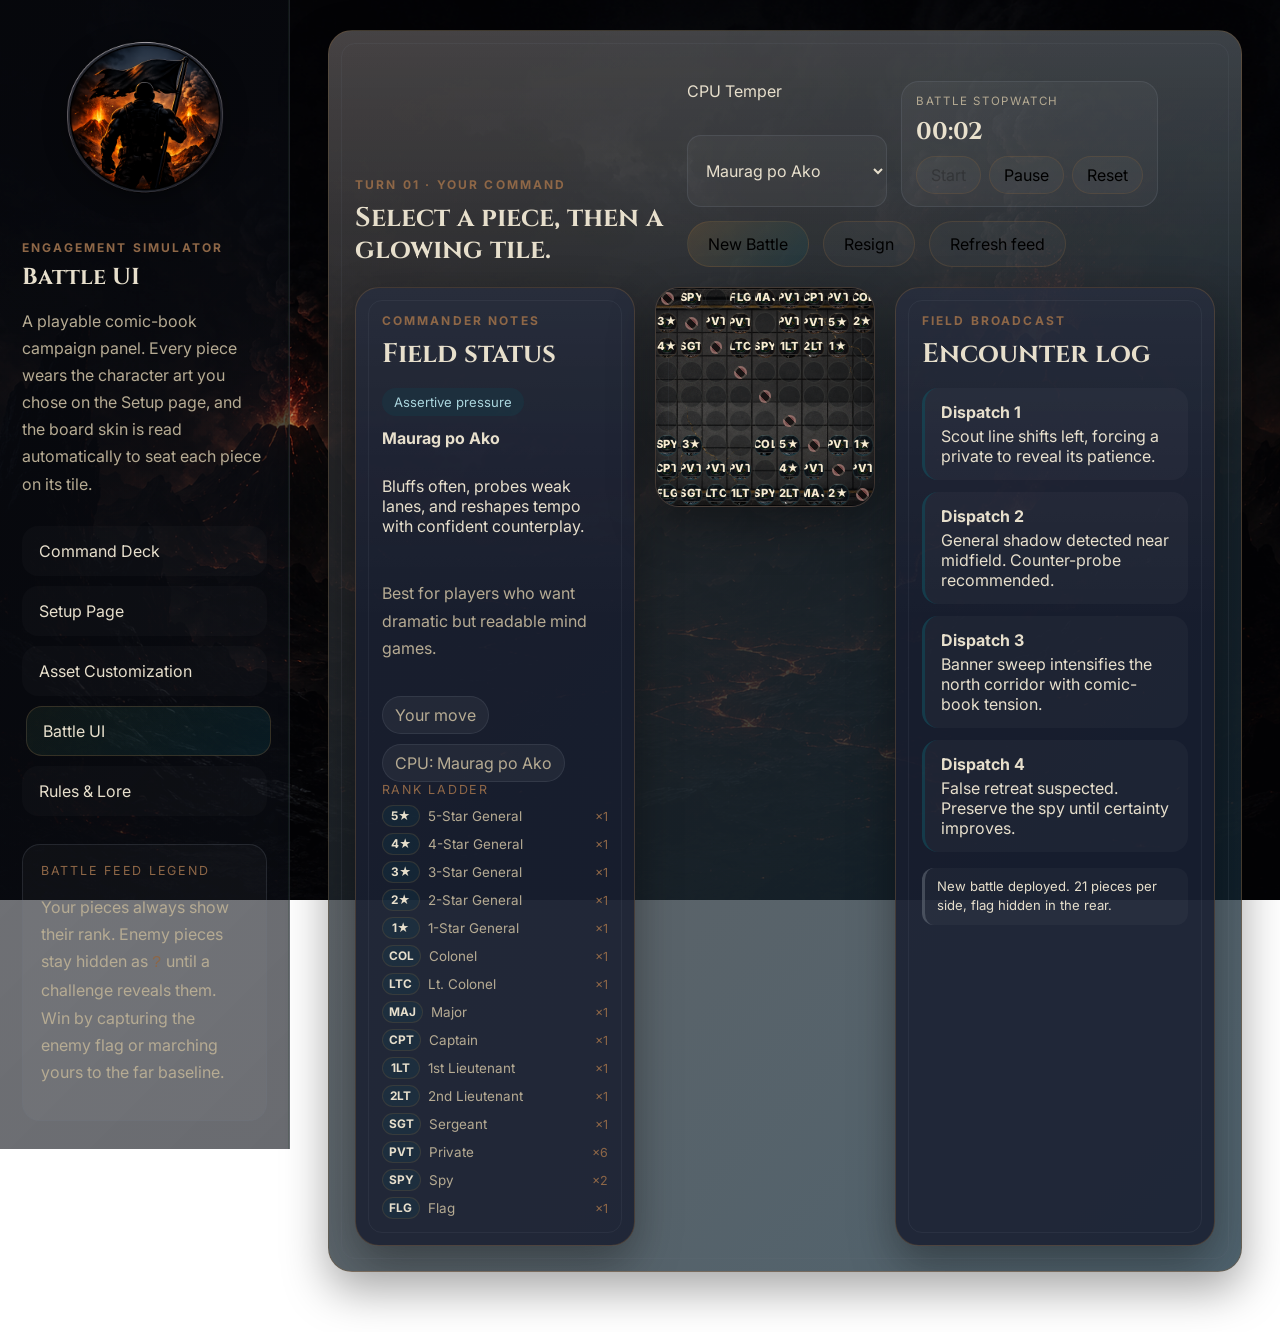
==== commit 818509cb: "Removed everything about mission midifiers and removed everything about add images in setup :)" ====
--- a/battle.html
+++ b/battle.html
@@ -4,7 +4,7 @@
   <meta charset="UTF-8">
   <meta name="viewport" content="width=device-width, initial-scale=1.0">
   <title>Battle UI | Pagkamakabayan ay Maurag</title>
-  <meta name="description" content="Playable Game of the Generals battle interface with setup-driven assets, fog of war, and win/lose resolution.">
+  <meta name="description" content="Playable Game of the Generals battle interface with setup-driven assets and win/lose resolution.">
   <link rel="preconnect" href="https://fonts.googleapis.com">
   <link rel="preconnect" href="https://fonts.gstatic.com" crossorigin>
   <link href="https://fonts.googleapis.com/css2?family=Cinzel:wght@400;600;700&family=Inter:wght@400;500;600;700&display=swap" rel="stylesheet">
--- a/assets/css/styles.css
+++ b/assets/css/styles.css
@@ -759,27 +759,6 @@
     rgba(117, 90, 58, 0.95),
     rgba(13, 79, 93, 0.95)
   );
-}
-
-.visual-carousel__upload {
-  display: flex;
-  justify-content: center;
-  margin-top: 12px;
-}
-
-.visual-carousel__upload-btn {
-  cursor: pointer;
-  font-size: 0.82rem;
-}
-
-.visual-carousel[data-carousel-dropzone].is-drop-target {
-  outline: 2px dashed rgba(231, 223, 204, 0.6);
-  outline-offset: 6px;
-  border-radius: 14px;
-}
-
-.visual-carousel[data-carousel-dropzone].is-drop-target .visual-carousel__upload-btn {
-  background: rgba(13, 79, 93, 0.4);
 }
 
 .color-picker-panel {
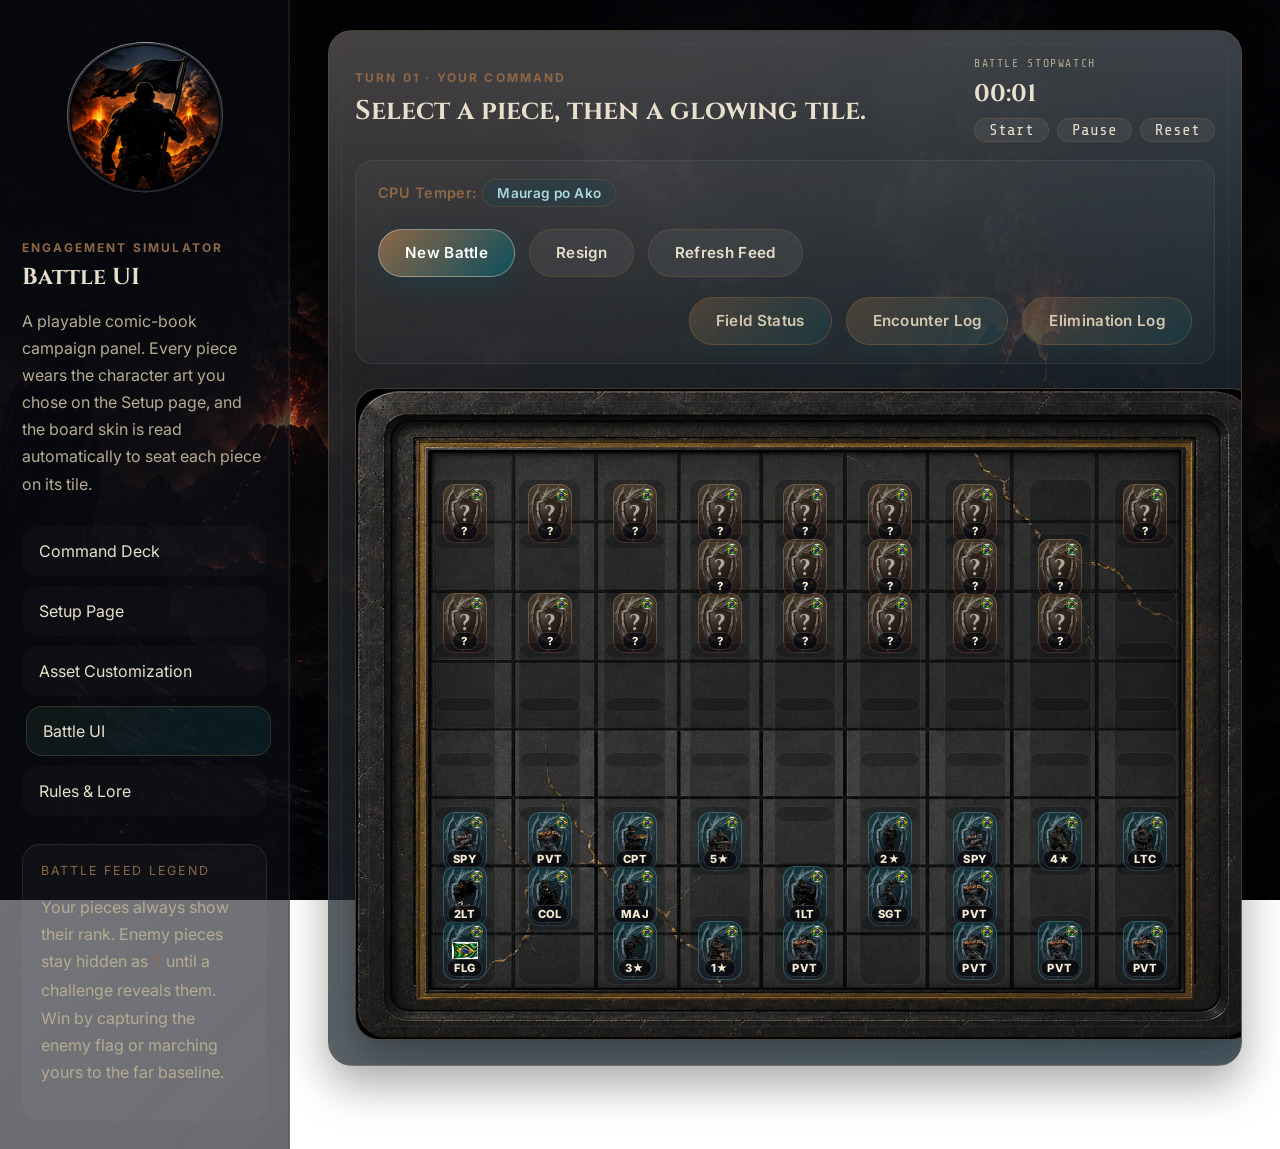
==== commit 1d58c2e3: "Imporvement of UI of battle page :)" ====
--- a/battle.html
+++ b/battle.html
@@ -7,7 +7,7 @@
   <meta name="description" content="Playable Game of the Generals battle interface with setup-driven assets and win/lose resolution.">
   <link rel="preconnect" href="https://fonts.googleapis.com">
   <link rel="preconnect" href="https://fonts.gstatic.com" crossorigin>
-  <link href="https://fonts.googleapis.com/css2?family=Cinzel:wght@400;600;700&family=Inter:wght@400;500;600;700&display=swap" rel="stylesheet">
+  <link href="https://fonts.googleapis.com/css2?family=Cinzel:wght@400;600;700&family=Inter:wght@400;500;600;700&family=Share+Tech+Mono&display=swap" rel="stylesheet">
   <link rel="stylesheet" href="./assets/css/styles.css">
   <link rel="icon" href="./app_icon.png" type="image/png">
 </head>
@@ -44,60 +44,39 @@
             <p class="eyebrow" data-battle-eyebrow>Turn 01 · Incoming</p>
             <h2 data-battle-title>Deploy your command. Protect the flag.</h2>
           </div>
-          <div class="battle-toolbar">
-            <label>
-              <span>CPU Temper</span>
-              <select data-battle-difficulty>
-                <option value="Anak">Anak</option>
-                <option value="Mabalos / Salamat">Mabalos / Salamat</option>
-                <option value="Maurag po Ako" selected>Maurag po Ako</option>
-                <option value="Mahal ko ang Bayan">Mahal ko ang Bayan</option>
-              </select>
-            </label>
-            <div class="stopwatch-panel" data-stopwatch>
-              <span class="stopwatch-panel__label">Battle Stopwatch</span>
-              <strong class="stopwatch-panel__time" data-stopwatch-display>00:00</strong>
-              <div class="stopwatch-panel__actions">
-                <button class="button button--ghost" type="button" data-stopwatch-start>Start</button>
-                <button class="button button--ghost" type="button" data-stopwatch-pause>Pause</button>
-                <button class="button button--ghost" type="button" data-stopwatch-reset>Reset</button>
-              </div>
+          <div class="stopwatch-panel" data-stopwatch>
+            <span class="stopwatch-panel__label">Battle Stopwatch</span>
+            <strong class="stopwatch-panel__time" data-stopwatch-display>00:00</strong>
+            <div class="stopwatch-panel__actions">
+              <button class="button button--ghost" type="button" data-stopwatch-start>Start</button>
+              <button class="button button--ghost" type="button" data-stopwatch-pause>Pause</button>
+              <button class="button button--ghost" type="button" data-stopwatch-reset>Reset</button>
             </div>
-            <button class="button button--primary" type="button" data-new-battle>New Battle</button>
-            <button class="button button--ghost" type="button" data-resign>Resign</button>
-            <button class="button button--ghost" type="button" data-randomize-feed>Refresh feed</button>
           </div>
         </div>
 
+        <div class="battle-toolbar">
+          <span class="battle-toolbar__label">CPU Temper: <span class="battle-toolbar__badge" data-battle-difficulty-text>Maurag po Ako</span></span>
+          <div class="battle-toolbar__actions">
+            <div class="battle-toolbar__actions-group">
+              <button class="button button--primary" type="button" data-battle-new-battle-btn>New Battle</button>
+              <button class="button button--ghost" type="button" data-battle-resign-btn>Resign</button>
+              <button class="button button--ghost" type="button" data-battle-feed-btn">Refresh Feed</button>
+            </div>
+            <div class="battle-toolbar__actions-group battle-toolbar__actions-group--secondary">
+              <button class="button button--accent" type="button" data-open-battle-status-modal>Field Status</button>
+              <button class="button button--accent" type="button" data-open-battle-encounter-modal>Encounter Log</button>
+              <button class="button button--accent" type="button" data-open-battle-elimination-modal>Elimination Log</button>
+            </div>
+          </div>
+        </div>
+
         <div class="battle-layout">
-          <article class="panel panel--inset battle-sidebar-card">
-            <div class="section-heading">
-              <p class="eyebrow">Commander Notes</p>
-              <h3>Field status</h3>
-            </div>
-            <div class="difficulty-focus" data-battle-difficulty-focus></div>
-            <div class="status-stack" data-battle-status></div>
-
-            <div class="battle-legend">
-              <p class="panel-label">Rank ladder</p>
-              <ul class="battle-legend__list" data-battle-legend></ul>
-            </div>
-          </article>
-
-          <article class="battle-board panel panel--inset">
-            <div class="battle-board__skin" data-board-skin-swatch></div>
+          <article class="panel panel--inset battle-board">
+            <img class="battle-board__skin" data-board-skin-swatch alt="">
             <div class="battle-grid" data-battle-grid></div>
             <div class="battle-banner" data-battle-banner hidden></div>
           </article>
-
-          <article class="panel panel--inset battle-sidebar-card">
-            <div class="section-heading">
-              <p class="eyebrow">Field Broadcast</p>
-              <h3>Encounter log</h3>
-            </div>
-            <div class="feed-list" data-feed-list></div>
-            <div class="battle-log" data-battle-log></div>
-          </article>
         </div>
       </section>
     </main>
@@ -106,7 +85,7 @@
   <div class="result-modal" data-result-modal hidden>
     <div class="result-modal__backdrop" data-result-close></div>
     <div class="result-modal__dialog" data-result-card>
-      <div class="result-modal__emblem" data-result-emblem></div>
+      <div class="result-modal__emblem" data-result-emblem></div>                                                                                                                                                                     
       <p class="eyebrow" data-result-eyebrow></p>
       <h2 data-result-title></h2>
       <div data-result-body></div>
@@ -118,10 +97,123 @@
     </div>
   </div>
 
+  <div class="side-modal" id="modal-battle-status" data-battle-status-modal hidden>
+    <div class="side-modal__backdrop" data-close-battle-status-modal></div>
+    <div class="side-modal__dialog" data-battle-status-dialog>
+      <div class="side-modal__header">
+        <p class="eyebrow">Commander Notes</p>
+        <h3>Field Status & Rank Ladder</h3>
+      </div>
+      <button class="side-modal__close" type="button" data-close-battle-status-modal aria-label="Close field status">&#x2715;</button>
+      <div class="side-modal__body">
+        <div class="difficulty-focus" data-battle-difficulty-focus></div>
+        <div class="status-stack" data-battle-status></div>
+        <div class="battle-legend">
+          <p class="panel-label">Rank ladder</p>
+          <ul class="battle-legend__list" data-battle-legend></ul>
+        </div>
+      </div>
+    </div>
+  </div>
+
+  <div class="side-modal" id="modal-battle-encounter" data-battle-encounter-modal hidden>
+    <div class="side-modal__backdrop" data-close-battle-encounter-modal></div>
+    <div class="side-modal__dialog" data-battle-encounter-dialog>
+      <div class="side-modal__header">
+        <p class="eyebrow">Field Broadcast</p>
+        <h3>Encounter Log</h3>
+      </div>
+      <button class="side-modal__close" type="button" data-close-battle-encounter-modal aria-label="Close encounter log">&#x2715;</button>
+      <div class="side-modal__body">
+        <div class="feed-list" data-feed-list></div>
+        <div class="battle-log" data-battle-log></div>
+      </div>
+    </div>
+  </div>
+
+  <div class="side-modal" id="modal-battle-elimination" data-battle-elimination-modal hidden>
+    <div class="side-modal__backdrop" data-close-battle-elimination-modal></div>
+    <div class="side-modal__dialog" data-battle-elimination-dialog>
+      <div class="side-modal__header">
+        <p class="eyebrow">Field Report</p>
+        <h3>Elimination Log</h3>
+      </div>
+      <button class="side-modal__close" type="button" data-close-battle-elimination-modal aria-label="Close elimination log">&#x2715;</button>
+      <div class="side-modal__body">
+        <div class="elimination-log" data-elimination-log></div>
+      </div>
+    </div>
+  </div>
+
+  <div class="piece-tooltip" data-piece-tooltip hidden>
+    <div class="piece-tooltip__figure">
+      <img data-tooltip-img src="" alt="">
+    </div>
+    <div class="piece-tooltip__details">
+      <strong data-tooltip-rank></strong>
+      <span class="piece-tooltip__detail piece-tooltip__detail--side" data-tooltip-side></span>
+      <span class="piece-tooltip__detail piece-tooltip__detail--strength" data-tooltip-strength></span>
+      <span class="piece-tooltip__detail piece-tooltip__detail--abbrev" data-tooltip-abbrev></span>
+      <span class="piece-tooltip__detail piece-tooltip__detail--faction" data-tooltip-faction></span>
+      <span class="piece-tooltip__detail piece-tooltip__detail--status" data-tooltip-status></span>
+    </div>
+  </div>
+
   <script src="./assets/data/assets-manifest.js"></script>
   <script src="./assets/js/asset-loader.js"></script>
   <script src="./assets/js/app.js"></script>
   <script src="./assets/js/board-tiles.js"></script>
   <script src="./assets/js/battle-engine.js"></script>
+  <script>
+    (function () {
+      function openSideModal(modalEl) {
+        if (!modalEl || modalEl.classList.contains("is-open")) return;
+        modalEl.hidden = false;
+        modalEl.offsetHeight;
+        requestAnimationFrame(function () {
+          modalEl.classList.add("is-open");
+        });
+      }
+      function closeSideModal(modalEl, delay) {
+        if (!modalEl) return;
+        modalEl.classList.remove("is-open");
+        setTimeout(function () { modalEl.hidden = true; }, delay || 360);
+      }
+      var statusBtn = document.querySelector("[data-open-battle-status-modal]");
+      var encBtn = document.querySelector("[data-open-battle-encounter-modal]");
+      var elimBtn = document.querySelector("[data-open-battle-elimination-modal]");
+      var statusModal = document.getElementById("modal-battle-status") || document.querySelector("[data-battle-status-modal]");
+      var encModal = document.getElementById("modal-battle-encounter") || document.querySelector("[data-battle-encounter-modal]");
+      var elimModal = document.getElementById("modal-battle-elimination") || document.querySelector("[data-battle-elimination-modal]");
+      if (statusBtn) {
+        statusBtn.addEventListener("click", function (e) {
+          e.preventDefault();
+          openSideModal(statusModal);
+        });
+      }
+      if (encBtn) {
+        encBtn.addEventListener("click", function (e) {
+          e.preventDefault();
+          openSideModal(encModal);
+        });
+      }
+      if (elimBtn) {
+        elimBtn.addEventListener("click", function (e) {
+          e.preventDefault();
+          openSideModal(elimModal);
+        });
+      }
+      [statusModal, encModal, elimModal].forEach(function (m) {
+        if (!m) return;
+        m.querySelectorAll("[data-close-battle-status-modal], [data-close-battle-encounter-modal], [data-close-battle-elimination-modal]").forEach(function (el) {
+          el.addEventListener("click", function () { closeSideModal(m, 360); });
+        });
+        var backdrop = m.querySelector(".side-modal__backdrop");
+        if (backdrop) {
+          backdrop.addEventListener("click", function () { closeSideModal(m, 360); });
+        }
+      });
+    })();
+  </script>
 </body>
 </html>
--- a/assets/css/styles.css
+++ b/assets/css/styles.css
@@ -299,8 +299,7 @@
   max-width: 72ch;
 }
 
-.hero-actions,
-.battle-toolbar {
+.hero-actions {
   display: flex;
   flex-wrap: wrap;
   gap: 14px;
@@ -311,14 +310,17 @@
   display: inline-flex;
   align-items: center;
   justify-content: center;
-  min-height: 46px;
-  padding: 0 20px;
+  min-height: 22px;
+  padding: 2px 14px;
   border-radius: 999px;
   border: 1px solid rgba(117, 90, 58, 0.36);
+  color: var(--text);
+  background: rgba(255, 255, 255, 0.04);
   transition:
     transform 0.2s ease,
     background 0.2s ease,
-    border-color 0.2s ease;
+    border-color 0.2s ease,
+    box-shadow 0.2s ease;
   cursor: pointer;
 }
 
@@ -329,13 +331,25 @@
 .button--primary {
   background: linear-gradient(
     135deg,
-    rgba(117, 90, 58, 0.34),
-    rgba(13, 79, 93, 0.26)
+    var(--gold),
+    var(--cyan-deep)
   );
+  border-color: rgba(231, 223, 204, 0.4);
+  color: #fff;
+  box-shadow: 0 10px 24px rgba(13, 79, 93, 0.32);
+}
+
+.button--primary:hover {
+  box-shadow: 0 14px 30px rgba(13, 79, 93, 0.45);
 }
 
 .button--ghost {
-  background: rgba(255, 255, 255, 0.03);
+  background: rgba(255, 255, 255, 0.06);
+  border-color: rgba(117, 90, 58, 0.5);
+}
+
+.button--ghost:hover {
+  background: rgba(255, 255, 255, 0.1);
 }
 
 .hero-visual {
@@ -519,7 +533,7 @@
 
 .setup-form {
   display: grid;
-  gap: 16px;
+  gap: 28px;
 }
 
 .setup-form label,
@@ -530,14 +544,33 @@
 
 .setup-option {
   display: grid;
-  gap: 12px;
+  gap: 14px;
+  padding: 22px 22px 24px;
+  border-radius: 22px;
+  background: rgba(255, 255, 255, 0.025);
+  border: 1px solid rgba(107, 114, 127, 0.18);
+}
+
+.setup-option:hover {
+  border-color: rgba(117, 90, 58, 0.34);
 }
 
 .piece-rank-sections {
   display: grid;
-  gap: 12px;
-  padding-bottom: 4px;
+  gap: 22px;
+  padding-bottom: 8px;
   border-bottom: 1px solid rgba(107, 114, 127, 0.18);
+}
+
+.setup-actions {
+  display: flex;
+  flex-wrap: wrap;
+  gap: 14px;
+  margin-top: 4px;
+}
+
+.setup-actions .button {
+  flex: 1 1 240px;
 }
 
 .piece-rank-sections .panel-label {
@@ -560,8 +593,7 @@
   text-align: right;
 }
 
-.setup-form select,
-.battle-toolbar select {
+.setup-form select {
   min-height: 46px;
   padding: 0 14px;
   color: var(--text);
@@ -841,11 +873,6 @@
   gap: 8px;
 }
 
-.stopwatch-panel__actions .button {
-  min-height: 38px;
-  padding-inline: 14px;
-}
-
 .difficulty-focus {
   display: grid;
   gap: 12px;
@@ -864,45 +891,33 @@
 .battle-header {
   display: flex;
   justify-content: space-between;
+  align-items: center;
   gap: 20px;
-  align-items: end;
-  margin-bottom: 20px;
-}
-
-.battle-layout {
-  grid-template-columns: 280px minmax(0, 1fr) 320px;
-  align-items: start;
-}
-
-.battle-sidebar-card {
-  min-height: 100%;
-}
-
-.status-stack {
-  display: flex;
-  flex-wrap: wrap;
-  gap: 10px;
-  margin-top: 18px;
-}
-
-.status-pill {
-  padding: 8px 12px;
-  border-radius: 999px;
-  background: rgba(255, 255, 255, 0.05);
-  border: 1px solid rgba(107, 114, 127, 0.22);
-  color: var(--muted);
-}
-
-.battle-board {
+  margin-bottom: 18px;
+}
+
+.battle-header > .stopwatch-panel {
   position: relative;
-  min-height: 0;
-  aspect-ratio: 1 / 1;
-  overflow: hidden;
-  --board-inset: 0%;
-  --grid-cols: 9;
-}
-
-.battle-board__skin {
+  background: transparent;
+  border: none;
+  box-shadow: none;
+  border-radius: 0;
+  color: #e9e1cd;
+  font-family: "Share Tech Mono", "Courier New", monospace;
+  min-width: 0;
+  max-width: 280px;
+  padding: 0;
+}
+
+.battle-board__skin::after {
+  content: "";
+  position: absolute;
+  inset: 0;
+  background: radial-gradient(circle at center, transparent 55%, rgba(9, 11, 17, 0.42) 100%);
+  pointer-events: none;
+}
+
+.deploy-board .battle-board__skin {
   position: absolute;
   inset: 0;
   border-radius: 18px;
@@ -914,20 +929,311 @@
   filter: saturate(1.05) contrast(1.02);
 }
 
-.battle-board__skin::after {
+.deploy-board .battle-board__skin::after {
   content: "";
   position: absolute;
   inset: 0;
   background: radial-gradient(circle at center, transparent 55%, rgba(9, 11, 17, 0.42) 100%);
 }
 
-.battle-grid {
+.deploy-board .battle-grid {
   position: absolute;
   z-index: 1;
   inset: var(--board-inset);
   display: grid;
   grid-template-columns: repeat(var(--grid-cols), minmax(0, 1fr));
-  gap: clamp(2px, 0.6%, 8px);
+  gap: clamp(2px, 0.7%, 9px);
+}
+
+.deploy-counter {
+  position: absolute;
+  z-index: 2;
+  left: 14px;
+  bottom: 14px;
+  padding: 8px 14px;
+  border-radius: 999px;
+  font-family: "Cinzel", serif;
+  font-size: 0.92rem;
+  color: var(--text);
+  background: rgba(9, 11, 17, 0.78);
+  border: 1px solid rgba(117, 90, 58, 0.4);
+}
+
+.deploy-palette {
+  display: grid;
+  grid-template-columns: repeat(auto-fill, minmax(120px, 1fr));
+  gap: 12px;
+}
+
+.deploy-piece {
+  display: grid;
+  gap: 8px;
+  padding: 12px;
+  border-radius: 16px;
+  text-align: left;
+  color: var(--text);
+  background: rgba(255, 255, 255, 0.03);
+  border: 1px solid rgba(107, 114, 127, 0.22);
+  cursor: pointer;
+  transition: transform 0.18s ease, border-color 0.18s ease, background 0.18s ease;
+}
+
+.deploy-piece:hover:not(:disabled) {
+  transform: translateY(-2px);
+  border-color: rgba(117, 90, 58, 0.45);
+}
+
+.deploy-piece.is-selected {
+  border-color: rgba(231, 223, 204, 0.85);
+  box-shadow: 0 0 0 2px rgba(231, 223, 204, 0.45), inset 0 0 14px rgba(231, 223, 204, 0.18);
+  background: linear-gradient(180deg, rgba(13, 79, 93, 0.22), rgba(20, 28, 38, 0.7));
+}
+
+.deploy-piece.is-empty {
+  opacity: 0.45;
+  cursor: not-allowed;
+}
+
+.deploy-piece__art {
+  display: grid;
+  place-items: center;
+  min-height: 76px;
+  border-radius: 12px;
+  background: radial-gradient(circle at top, rgba(13, 79, 93, 0.18), transparent 45%), rgba(7, 10, 16, 0.82);
+  border: 1px solid rgba(107, 114, 127, 0.2);
+}
+
+.deploy-piece__art img {
+  max-height: 64px;
+  object-fit: contain;
+  filter: drop-shadow(0 6px 14px rgba(0, 0, 0, 0.4));
+}
+
+.deploy-piece__placeholder {
+  font-family: "Cinzel", serif;
+  color: var(--muted);
+}
+
+.deploy-piece__meta {
+  display: grid;
+  gap: 2px;
+}
+
+.deploy-piece__meta strong {
+  font-size: 0.84rem;
+  font-weight: 600;
+}
+
+.deploy-piece__count {
+  font-size: 0.76rem;
+  color: var(--gold);
+}
+
+.deploy-piece__rule {
+  font-size: 0.72rem;
+  color: var(--muted);
+}
+
+.deploy-piece__rule::before {
+  content: "• ";
+  color: var(--gold);
+}
+
+.deploy-palette__hint {
+  margin-top: 14px;
+  font-size: 0.86rem;
+  color: var(--muted);
+  line-height: 1.6;
+}
+
+.deploy-actions {
+  display: grid;
+  gap: 12px;
+  margin-top: 18px;
+}
+
+.deploy-actions .button {
+  width: 100%;
+}
+
+.cell--enemy {
+  cursor: default;
+  background: rgba(117, 90, 58, 0.12);
+  border-color: rgba(117, 90, 58, 0.16);
+}
+
+.cell--enemy:hover {
+  border-color: rgba(117, 90, 58, 0.16);
+  box-shadow: none;
+}
+
+.cell--occupied {
+  border-color: rgba(120, 200, 210, 0.5);
+  background: rgba(13, 79, 93, 0.2);
+  box-shadow: inset 0 0 10px rgba(13, 79, 93, 0.28);
+}
+
+.battle-sidebar-card {
+  min-height: 100%;
+}
+
+.battle-toolbar {
+  display: flex;
+  flex-wrap: wrap;
+  align-items: center;
+  gap: 22px;
+  padding: 18px 22px;
+  border-radius: 18px;
+  background: rgba(255, 255, 255, 0.03);
+  border: 1px solid rgba(107, 114, 127, 0.22);
+  margin-bottom: 24px;
+}
+
+.battle-toolbar__label {
+  font-size: 0.9rem;
+  color: var(--gold);
+  font-weight: 600;
+  letter-spacing: 0.03em;
+}
+
+.status-stack {
+  display: flex;
+  flex-wrap: wrap;
+  gap: 10px;
+  margin-top: 18px;
+}
+
+.status-pill {
+  padding: 8px 14px;
+  border-radius: 999px;
+  background: rgba(255, 255, 255, 0.05);
+  border: 1px solid rgba(107, 114, 127, 0.22);
+  color: var(--muted);
+  white-space: nowrap;
+}
+
+.battle-toolbar__badge {
+  display: inline-block;
+  padding: 5px 14px;
+  border-radius: 999px;
+  background: rgba(13, 79, 93, 0.22);
+  border: 1px solid rgba(117, 90, 58, 0.4);
+  color: #abd6de;
+  font-size: 0.85rem;
+  font-weight: 600;
+  letter-spacing: 0.03em;
+}
+
+.battle-toolbar__select {
+  display: none;
+}
+
+.battle-toolbar__actions {
+  display: flex;
+  flex-wrap: wrap;
+  gap: 20px;
+  align-items: center;
+  justify-content: space-between;
+  width: 100%;
+}
+
+.battle-toolbar__actions-group {
+  display: flex;
+  flex-wrap: wrap;
+  gap: 14px;
+  align-items: center;
+}
+
+.battle-toolbar__actions-group--secondary {
+  margin-left: auto;
+}
+
+.battle-toolbar__actions .button {
+  min-height: 48px;
+  padding: 12px 26px;
+  font-size: 0.95rem;
+  font-weight: 600;
+  letter-spacing: 0.02em;
+  white-space: nowrap;
+}
+
+.button--accent {
+  background: linear-gradient(
+    135deg,
+    rgba(142, 103, 71, 0.35),
+    rgba(13, 79, 93, 0.35)
+  );
+  border-color: rgba(117, 90, 58, 0.6);
+  color: #d4c8b0;
+  box-shadow: 0 6px 20px rgba(13, 79, 93, 0.2);
+}
+
+.button--accent:hover {
+  background: linear-gradient(
+    135deg,
+    rgba(142, 103, 71, 0.5),
+    rgba(13, 79, 93, 0.5)
+  );
+  border-color: rgba(142, 103, 71, 0.7);
+  box-shadow: 0 10px 26px rgba(13, 79, 93, 0.3);
+}
+
+.status-pill {
+  padding: 8px 12px;
+  border-radius: 999px;
+  background: rgba(255, 255, 255, 0.05);
+  border: 1px solid rgba(107, 114, 127, 0.22);
+  color: var(--muted);
+}
+
+article.battle-board {
+  position: relative;
+  padding: 0;
+  margin: auto;
+  width: 900px;
+  height: auto;
+  --board-inset: 0%;
+  --grid-cols: 9;
+  --grid-rows: 9;
+  overflow: hidden;
+  display: flex;
+}
+
+.piece .piece--cpu {
+  top: 40px;
+  bottom: 40px;
+}
+
+.battle-board__skin {
+  display: block;
+  width: 100%;
+  height: 650px;
+  border-radius: 0;
+  opacity: 1;
+  margin:auto;
+  align-items: center !important; 
+  pointer-events: none;
+  user-select: none;
+}
+
+.battle-board__skin::after {
+  display: none;
+}
+
+.battle-grid {
+  width: 85%;
+  height: 490px;
+  margin: auto;
+  position: absolute;
+  z-index: 1;
+  display: grid;
+  grid-template-columns: repeat(var(--grid-cols, 9), minmax(0, 1fr));
+  grid-template-rows: repeat(var(--grid-rows, 9), minmax(0, 1fr));
+  gap: clamp(1px, 0.3%, 4px);
+  top: var(--grid-top, 0%);
+  left: var(--grid-left, 0%);
+  right: var(--grid-right, 0%);
+  bottom: var(--grid-bottom, 0%);
 }
 
 .cell {
@@ -935,10 +1241,10 @@
   appearance: none;
   font: inherit;
   color: inherit;
-  aspect-ratio: 1 / 1;
-  display: grid;
+  display: grid;
+  height: 70px;
+  margin: 10px 10px;
   place-items: center;
-  padding: 0;
   border-radius: 12px;
   border: 1px solid rgba(231, 223, 204, 0.08);
   background: rgba(9, 11, 17, 0.28);
@@ -965,25 +1271,209 @@
   box-shadow: 0 0 0 2px rgba(231, 223, 204, 0.5), inset 0 0 14px rgba(231, 223, 204, 0.25);
 }
 
-.cell--blocked {
-  cursor: default;
-  border-color: transparent;
-  background: transparent;
-}
-
-.cell__blocked-mark {
-  width: 62%;
-  height: 62%;
-  border-radius: 8px;
+.battle-board--locked {
+  position: relative;
+  pointer-events: none;
+}
+
+.battle-board--locked::after {
+  content: "Start the stopwatch to begin battle";
+  position: absolute;
+  inset: 0;
+  z-index: 10;
+  display: grid;
+  place-items: center;
+  font-family: "Cinzel", serif;
+  font-size: 1.1rem;
+  color: var(--text);
+  background: rgba(9, 11, 17, 0.55);
+  backdrop-filter: blur(2px);
+  border-radius: 0;
+  pointer-events: none;
+}
+
+.piece-tooltip {
+  position: fixed;
+  z-index: 50;
+  display: grid;
+  grid-template-columns: auto 1fr;
+  gap: 28px;
+  align-items: center;
+  padding: 24px 28px;
+  border-radius: 24px;
   background:
-    repeating-linear-gradient(45deg, rgba(122, 71, 71, 0.85) 0 6px, rgba(20, 14, 14, 0.85) 6px 12px);
-  box-shadow: inset 0 0 0 2px rgba(231, 223, 204, 0.25);
-}
-
-.piece {
-  position: relative;
+    linear-gradient(180deg, rgba(255, 255, 255, 0.08), transparent 40%),
+    linear-gradient(135deg, rgba(117, 90, 58, 0.22), rgba(13, 79, 93, 0.22)),
+    rgba(16, 21, 33, 0.97);
+  border: 1px solid rgba(117, 90, 58, 0.45);
+  box-shadow: -12px 0 40px rgba(0, 0, 0, 0.45);
+  pointer-events: none;
+  opacity: 0;
+  transform: translateX(10px);
+  transition: opacity 0.2s ease, transform 0.2s ease;
+}
+
+.piece-tooltip:not([hidden]) {
+  opacity: 1;
+  transform: translateX(0);
+}
+
+.piece-tooltip__figure {
+  width: 180px;
+  height: 180px;
+  display: grid;
+  place-items: center;
+  border-radius: 22px;
+  background: rgba(9, 11, 17, 0.6);
+  border: 1px solid rgba(117, 90, 58, 0.3);
+}
+
+.piece-tooltip__figure img {
+  width: 140px;
+  height: 140px;
+  object-fit: contain;
+  filter: drop-shadow(0 4px 8px rgba(0, 0, 0, 0.45));
+}
+
+.piece-tooltip__details {
+  display: flex;
+  flex-direction: column;
+  gap: 12px;
+}
+
+.piece-tooltip__details strong {
+  font-family: "Cinzel", serif;
+  font-size: 1.8rem;
+  color: var(--text);
+}
+
+.piece-tooltip__detail {
+  font-size: 1.1rem;
+  color: var(--muted);
+}
+
+.piece-tooltip__detail--side {
+  color: #bfe6cf;
+}
+
+.piece-tooltip__detail--strength {
+  color: #d4c8b0;
+}
+
+.piece-tooltip__detail--abbrev {
+  color: #abd6de;
+}
+
+.piece-tooltip__detail--faction {
+  color: #e9e1cd;
+}
+
+.piece-tooltip__detail--status {
+  color: #a5c0b1;
+}
+
+.elimination-log {
+  display: grid;
+  gap: 20px;
+}
+
+.elimination-section {
+  display: grid;
+  gap: 10px;
+}
+
+.elimination-grid {
+  display: grid;
+  grid-template-columns: repeat(auto-fill, minmax(200px, 1fr));
+  gap: 12px;
+}
+
+.elimination-section__title {
+  margin: 0;
+  font-family: "Cinzel", serif;
+  font-size: 1rem;
+  color: var(--gold);
+}
+
+.elimination-entry {
+  display: flex;
+  flex-direction: column;
+  align-items: center;
+  gap: 10px;
+  padding: 14px;
+  border-radius: 16px;
+  background: rgba(255, 255, 255, 0.03);
+  border: 1px solid rgba(107, 114, 127, 0.18);
+  text-align: center;
+}
+
+.elimination-entry__turn {
+  font-size: 0.78rem;
+  color: var(--muted);
+}
+
+.elimination-entry__art {
+  width: 70px;
+  height: 70px;
+  display: grid;
+  place-items: center;
+  border-radius: 12px;
+  background: rgba(9, 11, 17, 0.6);
+  border: 1px solid rgba(117, 90, 58, 0.3);
+  overflow: hidden;
+}
+
+.elimination-entry__art img {
   width: 100%;
   height: 100%;
+  object-fit: contain;
+  filter: drop-shadow(0 4px 8px rgba(0, 0, 0, 0.45));
+}
+
+.elimination-entry__art--placeholder {
+  font-family: "Cinzel", serif;
+  font-size: 1.2rem;
+  font-weight: 700;
+  color: var(--muted);
+}
+
+.elimination-entry__rank {
+  font-weight: 600;
+  color: var(--text);
+  font-size: 0.9rem;
+}
+
+.elimination-entry__abbrev {
+  display: inline-flex;
+  align-items: center;
+  justify-content: center;
+  min-width: 38px;
+  height: 22px;
+  padding: 0 6px;
+  border-radius: 999px;
+  background: rgba(13, 79, 93, 0.18);
+  border: 1px solid rgba(117, 90, 58, 0.3);
+  color: var(--text);
+  font-weight: 700;
+  font-size: 0.74rem;
+}
+
+.elimination-entry--player .elimination-entry__abbrev {
+  background: rgba(13, 79, 93, 0.22);
+  border-color: rgba(117, 90, 58, 0.4);
+}
+
+.elimination-entry--cpu .elimination-entry__abbrev {
+  background: rgba(122, 71, 71, 0.22);
+  border-color: rgba(117, 90, 58, 0.4);
+  color: #e8b4b4;
+}
+
+.piece {
+margin: 20%;
+  position: relative;
+  width: 90%;
+  height: 90%;
   display: grid;
   place-items: center;
   border-radius: 12px;
@@ -1039,8 +1529,8 @@
 }
 
 .piece__char img {
-  width: 100%;
-  height: 100%;
+  width: 90%;
+  height: 90%;
   object-fit: contain;
   filter: drop-shadow(0 4px 8px rgba(0, 0, 0, 0.45));
 }
@@ -1166,9 +1656,19 @@
 .battle-legend__list li {
   display: flex;
   align-items: center;
-  gap: 8px;
+  gap: 10px;
+  padding: 9px 14px;
+  border-radius: 12px;
   font-size: 0.84rem;
   color: var(--muted);
+  background: rgba(255, 255, 255, 0.03);
+  border: 1px solid rgba(107, 114, 127, 0.16);
+  transition: background 0.2s ease, border-color 0.2s ease;
+}
+
+.battle-legend__list li:hover {
+  background: rgba(255, 255, 255, 0.06);
+  border-color: rgba(117, 90, 58, 0.35);
 }
 
 .battle-legend__list li em {
@@ -1316,9 +1816,130 @@
   margin-top: 22px;
 }
 
+.side-modal {
+  position: fixed;
+  inset: 0;
+  z-index: 55;
+  display: grid;
+  place-items: stretch;
+  pointer-events: none;
+}
+
+.side-modal[hidden] {
+  display: none;
+}
+
+.side-modal__backdrop {
+  position: absolute;
+  inset: 0;
+  background: rgba(5, 7, 12, 0.75);
+  backdrop-filter: blur(5px);
+  opacity: 0;
+  transition: opacity 0.3s ease;
+  pointer-events: auto;
+}
+
+.side-modal.is-open .side-modal__backdrop {
+  opacity: 1;
+}
+
+.side-modal__dialog {
+  position: absolute;
+  right: 0;
+  top: 0;
+  bottom: 0;
+  width: min(480px, 100vw);
+  padding: 28px 26px;
+  background:
+    linear-gradient(180deg, rgba(255, 255, 255, 0.08), transparent 40%),
+    linear-gradient(135deg, rgba(117, 90, 58, 0.22), rgba(13, 79, 93, 0.22)),
+    rgba(16, 21, 33, 0.97);
+  border-left: 1px solid rgba(117, 90, 58, 0.45);
+  box-shadow: -12px 0 40px rgba(0, 0, 0, 0.45);
+  transform: translateX(105%);
+  opacity: 0;
+  transition: transform 0.38s cubic-bezier(0.2, 0.8, 0.2, 1), opacity 0.32s ease;
+  display: flex;
+  flex-direction: column;
+  overflow-y: auto;
+  pointer-events: auto;
+}
+
+.side-modal.is-open .side-modal__dialog {
+  transform: translateX(0);
+  opacity: 1;
+}
+
+.side-modal__header {
+  margin-bottom: 20px;
+  padding-right: 32px;
+}
+
+.side-modal__header h3 {
+  margin: 4px 0 0;
+  font-size: 1.3rem;
+  font-family: "Cinzel", serif;
+}
+
+.side-modal__close {
+  position: absolute;
+  top: 18px;
+  right: 18px;
+  z-index: 2;
+  width: 38px;
+  height: 38px;
+  border-radius: 999px;
+  border: 1px solid rgba(196, 84, 84, 0.4);
+  background: rgba(196, 84, 84, 0.15);
+  color: #e8b4b4;
+  font-size: 1rem;
+  cursor: pointer;
+  display: flex;
+  align-items: center;
+  justify-content: center;
+  transition: background 0.2s ease, border-color 0.2s ease;
+}
+
+.side-modal__close:hover {
+  background: rgba(196, 84, 84, 0.3);
+  border-color: rgba(196, 84, 84, 0.65);
+}
+
+.side-modal__body {
+  flex: 1;
+  display: flex;
+  flex-direction: column;
+  gap: 16px;
+}
+
+.side-modal__body .battle-legend {
+  margin-top: 8px;
+}
+
+.side-modal__body .battle-log {
+  max-height: none;
+}
+
+@media (max-width: 720px) {
+  .side-modal__dialog {
+    width: 100vw;
+  }
+}
+
 @media (max-width: 1180px) {
   .battle-layout {
     grid-template-columns: 1fr;
+  }
+
+  .deploy-layout {
+    grid-template-columns: 1fr;
+  }
+
+  .deploy-board {
+    order: -1;
+    max-width: 720px;
+    margin: 0 auto;
+    width: 100%;
   }
 
   .hero-panel,
@@ -1378,15 +1999,12 @@
     padding-inline: 14px;
   }
 
-  .battle-toolbar,
-  .battle-header,
+  .battle-toolbar__actions {
+    flex-wrap: wrap;
+  }
+
   .comic-burst {
     grid-template-columns: 1fr;
-  }
-
-  .battle-toolbar,
-  .battle-header {
-    display: grid;
   }
 
   .battle-grid {
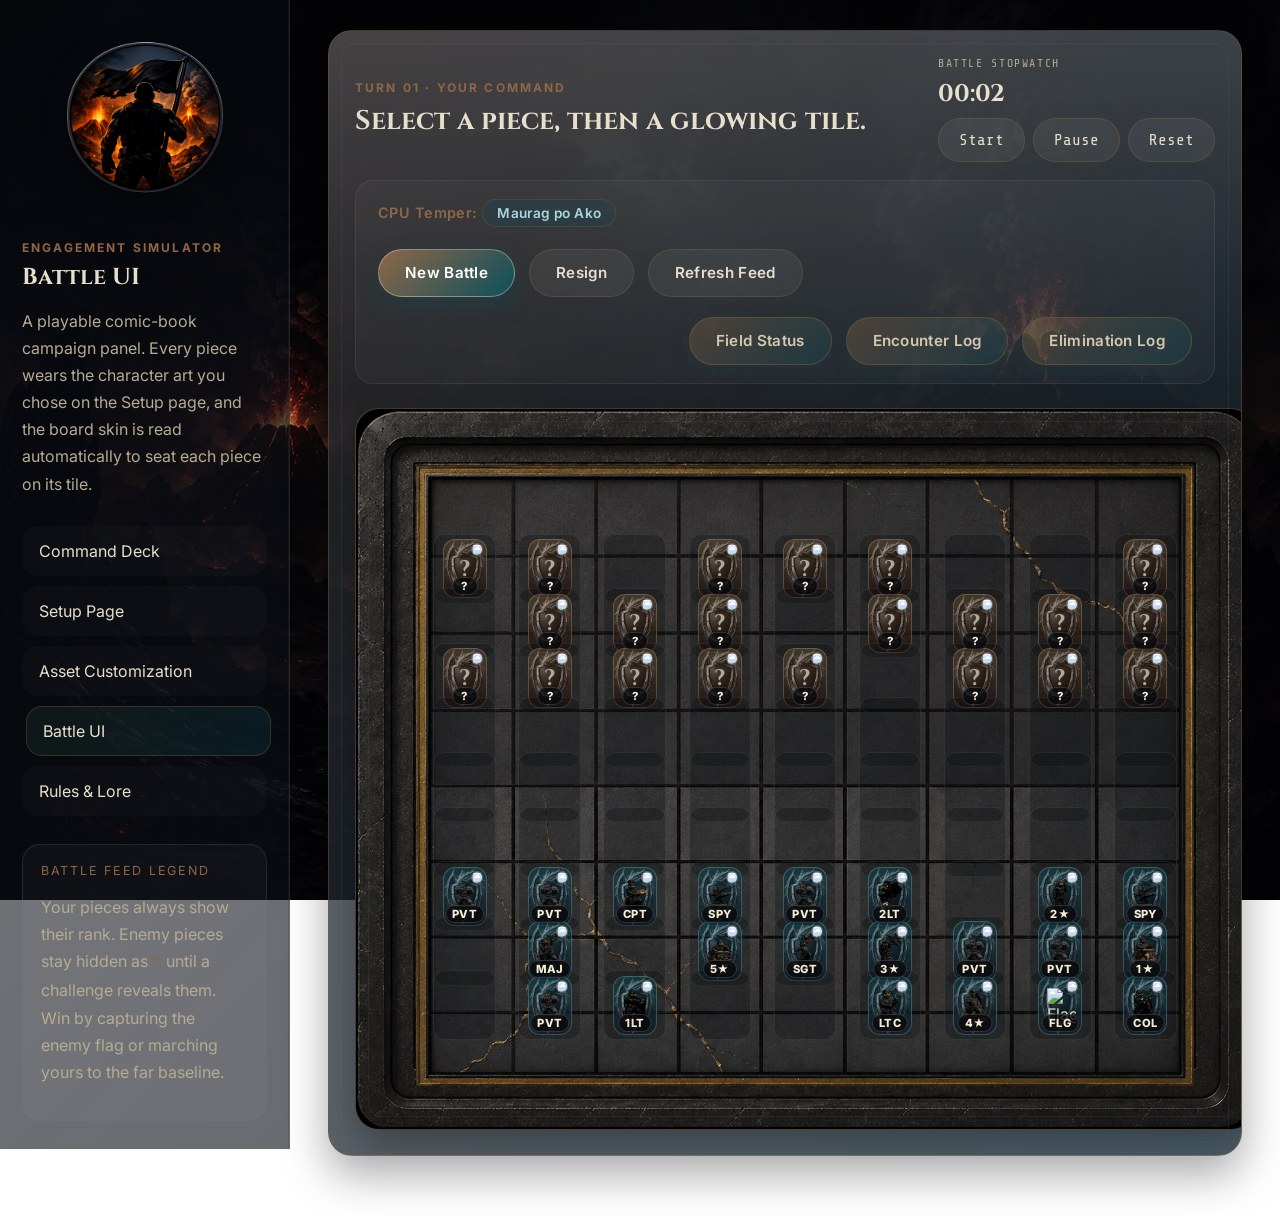
==== commit b1157584: "Add game tribute and founder in description, updated private and spy figures, and add more flags :)" ====
--- a/battle.html
+++ b/battle.html
@@ -4,7 +4,7 @@
   <meta charset="UTF-8">
   <meta name="viewport" content="width=device-width, initial-scale=1.0">
   <title>Battle UI | Pagkamakabayan ay Maurag</title>
-  <meta name="description" content="Playable Game of the Generals battle interface with setup-driven assets and win/lose resolution.">
+  <meta name="description" content="Playable tribute to Game of the Generals, the iconic Filipino board game invented by Sofronio H. Pasola Jr. in 1970. Battle interface with setup-driven assets and win/lose resolution.">
   <link rel="preconnect" href="https://fonts.googleapis.com">
   <link rel="preconnect" href="https://fonts.gstatic.com" crossorigin>
   <link href="https://fonts.googleapis.com/css2?family=Cinzel:wght@400;600;700&family=Inter:wght@400;500;600;700&family=Share+Tech+Mono&display=swap" rel="stylesheet">
--- a/assets/css/styles.css
+++ b/assets/css/styles.css
@@ -310,8 +310,8 @@
   display: inline-flex;
   align-items: center;
   justify-content: center;
-  min-height: 22px;
-  padding: 2px 14px;
+  min-height: 44px;
+  padding: 10px 20px;
   border-radius: 999px;
   border: 1px solid rgba(117, 90, 58, 0.36);
   color: var(--text);
@@ -432,9 +432,91 @@
 .difficulty-grid,
 .dual-panel,
 .setup-grid,
-.battle-layout {
+.battle-layout,
+.deploy-layout {
   display: grid;
   gap: 20px;
+}
+
+.deploy-layout {
+  display: grid;
+  gap: 20px;
+  grid-template-columns: 1fr;
+  justify-items: center;
+}
+
+.deploy-modal-toggles {
+  display: inline-flex;
+  gap: 12px;
+  justify-content: center;
+  flex-wrap: wrap;
+  margin-top: 28px;
+  margin-bottom: 28px;
+}
+
+.deploy-modal-toggle {
+  min-width: 160px;
+  justify-content: center;
+}
+
+.deploy-modal {
+  position: fixed;
+  inset: 0;
+  z-index: 9000;
+  display: flex;
+  align-items: center;
+  justify-content: center;
+  pointer-events: none;
+  opacity: 0;
+  transition: opacity 0.28s ease;
+}
+
+.deploy-modal.is-open {
+  pointer-events: auto;
+  opacity: 1;
+}
+
+.deploy-modal[hidden] {
+  display: flex;
+}
+
+.deploy-modal__backdrop {
+  position: absolute;
+  inset: 0;
+  background: rgba(9, 11, 17, 0.72);
+  backdrop-filter: blur(4px);
+}
+
+.deploy-modal__dialog {
+  position: relative;
+  z-index: 1;
+  width: min(520px, 92vw);
+  max-height: min(88vh, 720px);
+  overflow: auto;
+  border-radius: 20px;
+  background: rgba(15, 20, 32, 0.96);
+  border: 1px solid rgba(223, 178, 99, 0.22);
+  box-shadow: 0 30px 80px rgba(0, 0, 0, 0.55), 0 0 0 1px rgba(231, 223, 204, 0.08);
+  transform: scale(0.92);
+  opacity: 0;
+  transition: transform 0.32s cubic-bezier(0.22, 1, 0.36, 1), opacity 0.28s ease;
+}
+
+.deploy-modal.is-open .deploy-modal__dialog {
+  transform: scale(1);
+  opacity: 1;
+}
+
+.deploy-modal__close {
+  position: sticky;
+  top: 10px;
+  float: right;
+  margin-right: 10px;
+  z-index: 2;
+}
+
+[data-deploy-palette-modal] .deploy-modal__dialog {
+  width: min(1200px, 98vw);
 }
 
 .dual-panel {
@@ -571,6 +653,9 @@
 
 .setup-actions .button {
   flex: 1 1 240px;
+  min-height: 48px;
+  padding: 12px 18px;
+  font-size: 1.05rem;
 }
 
 .piece-rank-sections .panel-label {
@@ -816,7 +901,7 @@
 }
 
 .color-picker-panel input[type="color"] {
-  width: 56px;
+  width: 256px;
   height: 56px;
   border: 2px solid rgba(117, 90, 58, 0.36);
   border-radius: 16px;
@@ -842,6 +927,44 @@
   font-size: 0.95rem;
   color: var(--text);
   letter-spacing: 0.04em;
+}
+
+.color-picker-panel .color-swatch-grid {
+  display: grid;
+  grid-template-columns: repeat(auto-fill, minmax(56px, 1fr));
+  gap: 10px;
+}
+
+.color-picker-panel .color-swatch {
+  position: relative;
+  aspect-ratio: 1;
+  border-radius: 14px;
+  border: 2px solid rgba(117, 90, 58, 0.36);
+  background: rgba(255, 255, 255, 0.04);
+  cursor: pointer;
+  overflow: hidden;
+  padding: 0;
+  transition:
+    transform 0.2s ease,
+    border-color 0.2s ease,
+    box-shadow 0.2s ease;
+}
+
+.color-picker-panel .color-swatch:hover {
+  transform: translateY(-2px);
+}
+
+.color-picker-panel .color-swatch.is-active {
+  border-color: var(--gold);
+  box-shadow: 0 0 0 2px rgba(231, 223, 204, 0.3);
+}
+
+.color-picker-panel .color-swatch img {
+  width: 100%;
+  height: 100%;
+  object-fit: cover;
+  border-radius: 12px;
+  display: block;
 }
 
 .stopwatch-panel {
@@ -942,6 +1065,7 @@
   inset: var(--board-inset);
   display: grid;
   grid-template-columns: repeat(var(--grid-cols), minmax(0, 1fr));
+  grid-template-rows: repeat(var(--grid-rows), minmax(0, 1fr));
   gap: clamp(2px, 0.7%, 9px);
 }
 
@@ -1199,6 +1323,13 @@
   display: flex;
 }
 
+article.deploy-board {
+  width: 100%;
+  max-width: 900px;
+  height: 730px;
+  margin: auto;
+}
+
 .piece .piece--cpu {
   top: 40px;
   bottom: 40px;
@@ -1207,7 +1338,7 @@
 .battle-board__skin {
   display: block;
   width: 100%;
-  height: 650px;
+  height: 720px;
   border-radius: 0;
   opacity: 1;
   margin:auto;
@@ -1935,13 +2066,6 @@
     grid-template-columns: 1fr;
   }
 
-  .deploy-board {
-    order: -1;
-    max-width: 720px;
-    margin: 0 auto;
-    width: 100%;
-  }
-
   .hero-panel,
   .setup-grid,
   .dual-panel,
